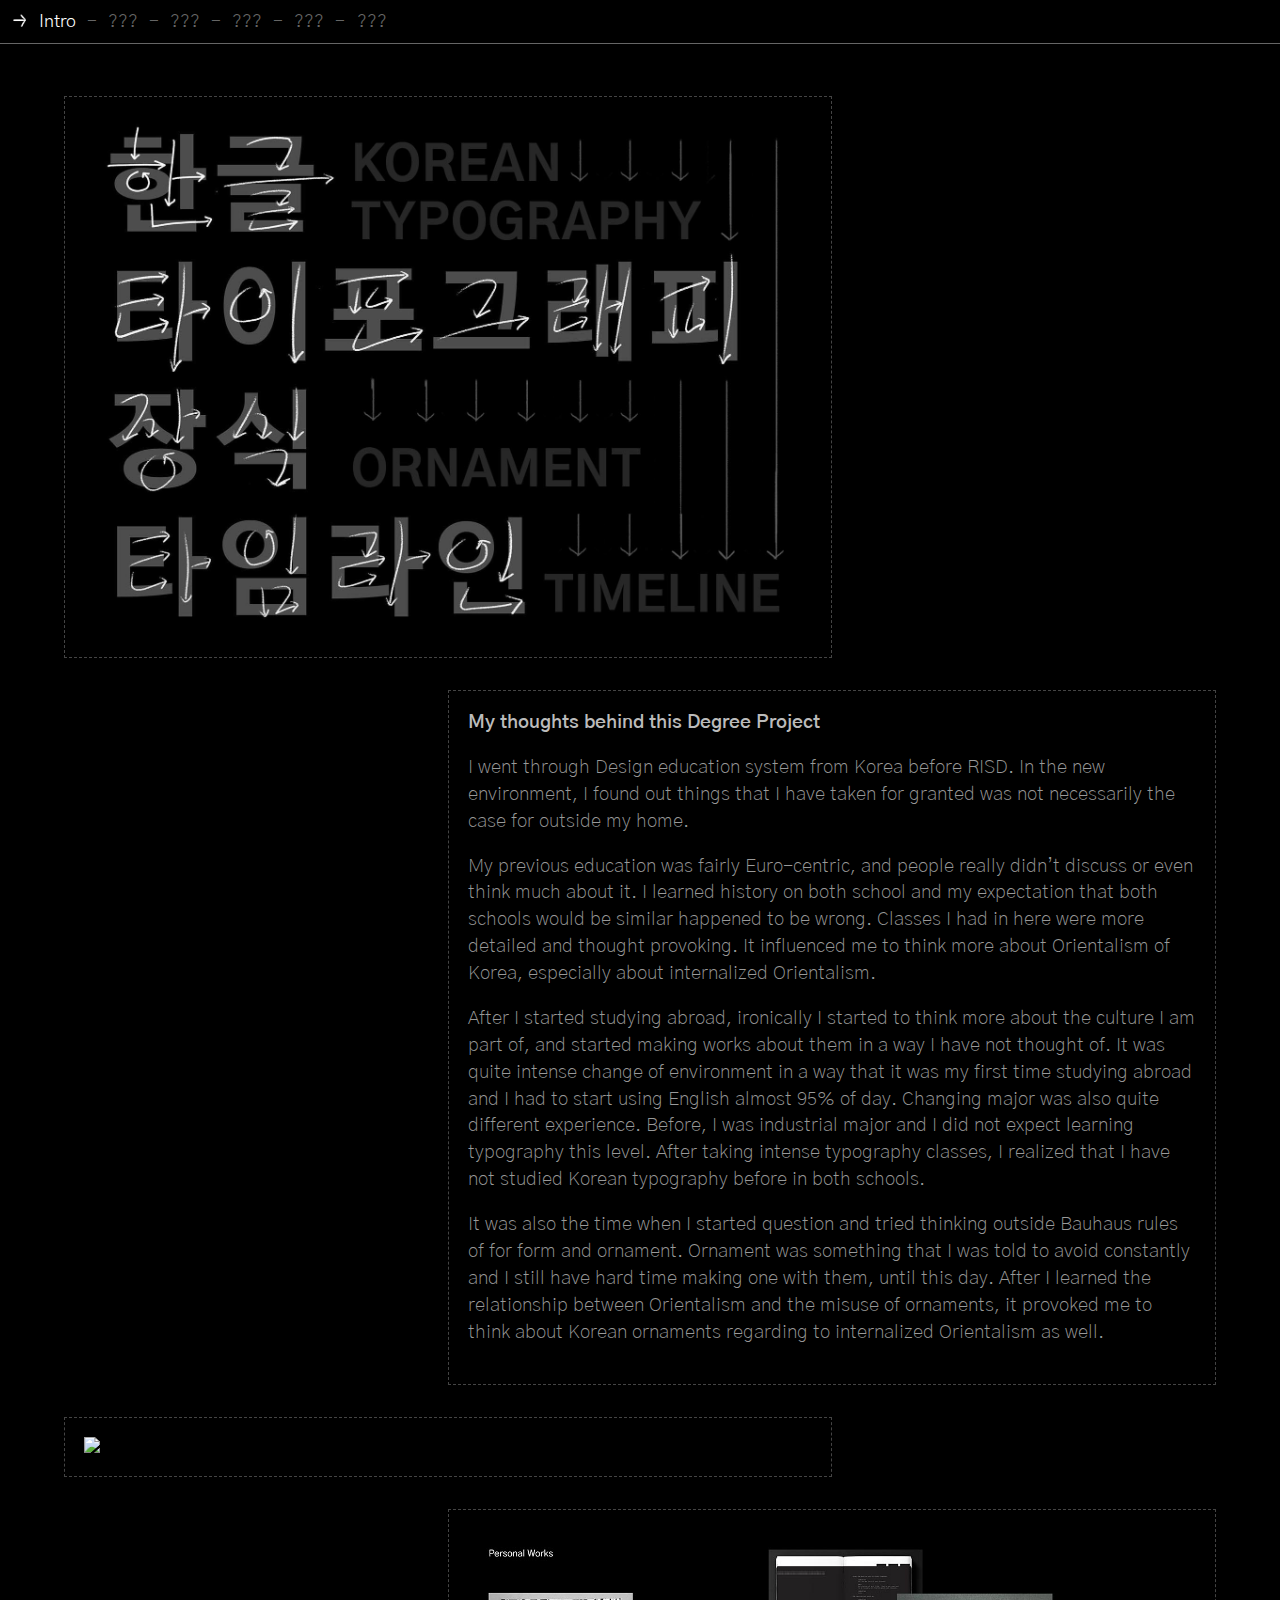
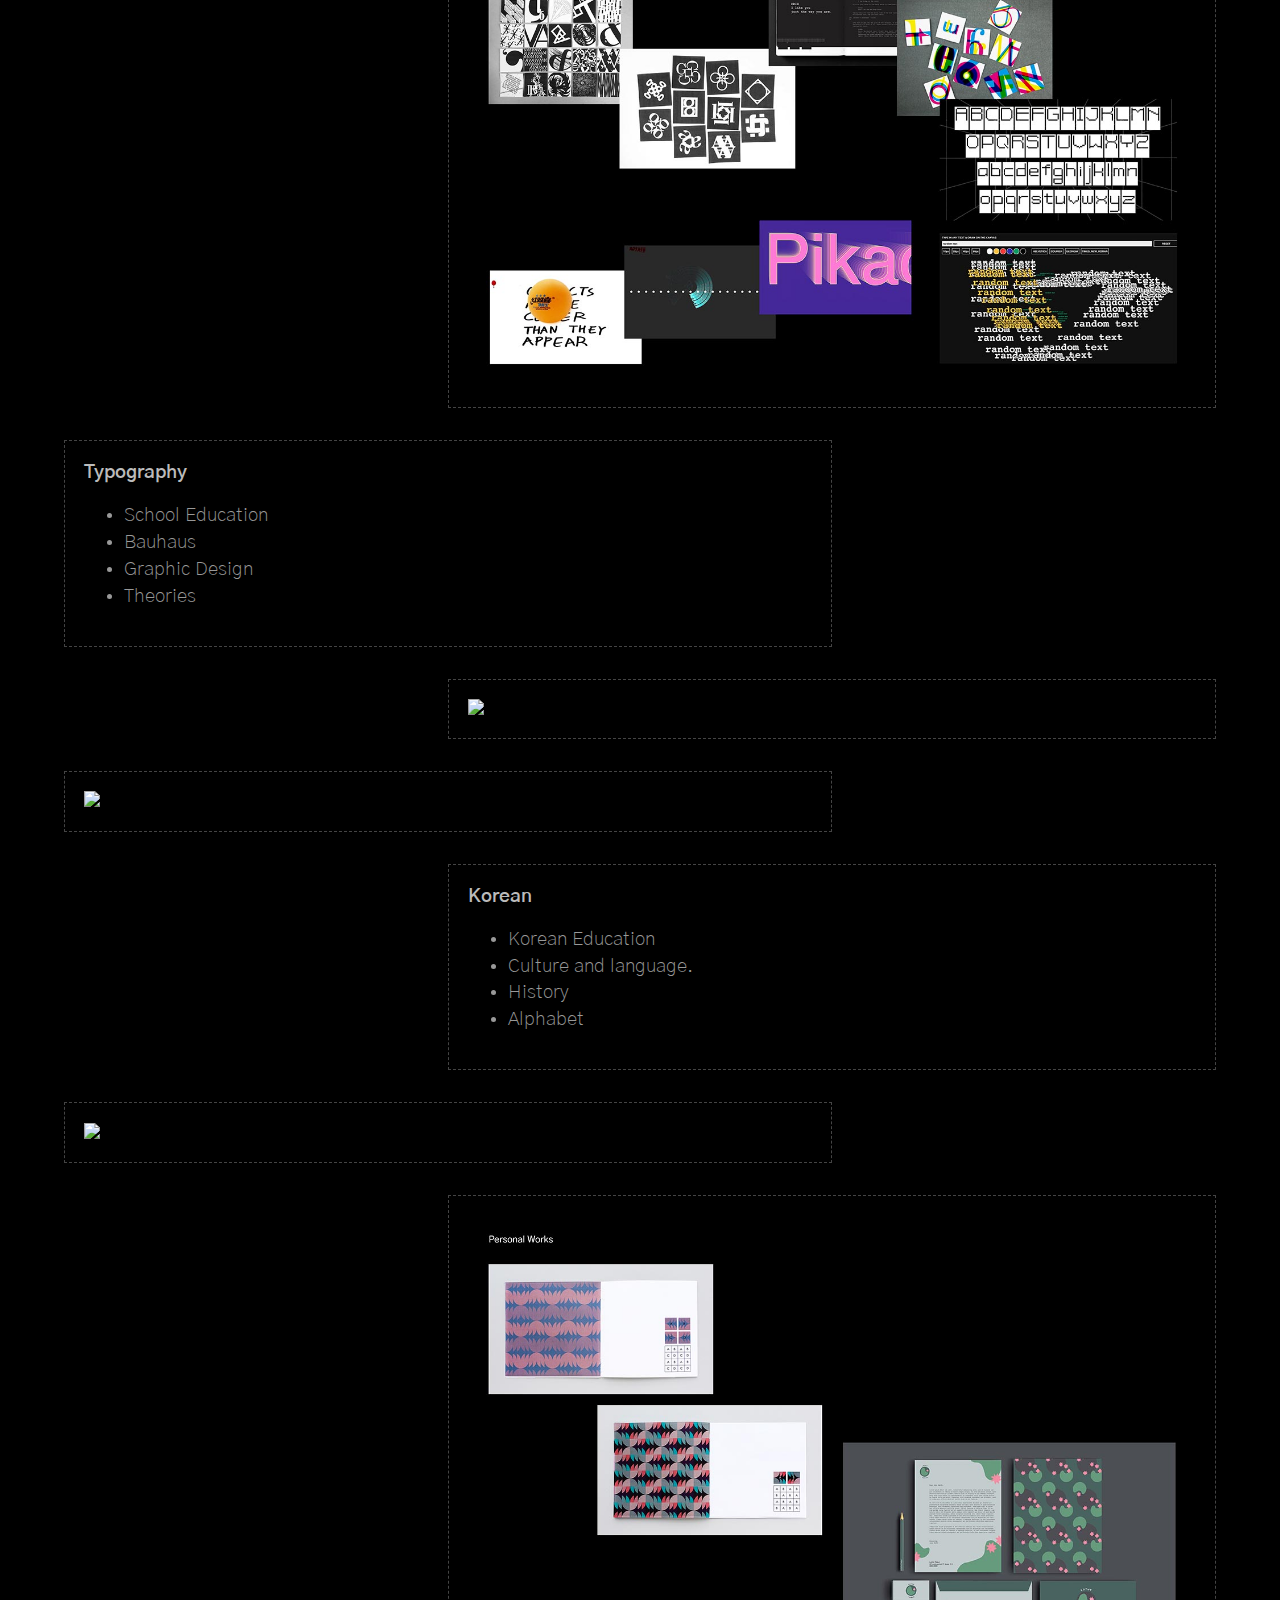
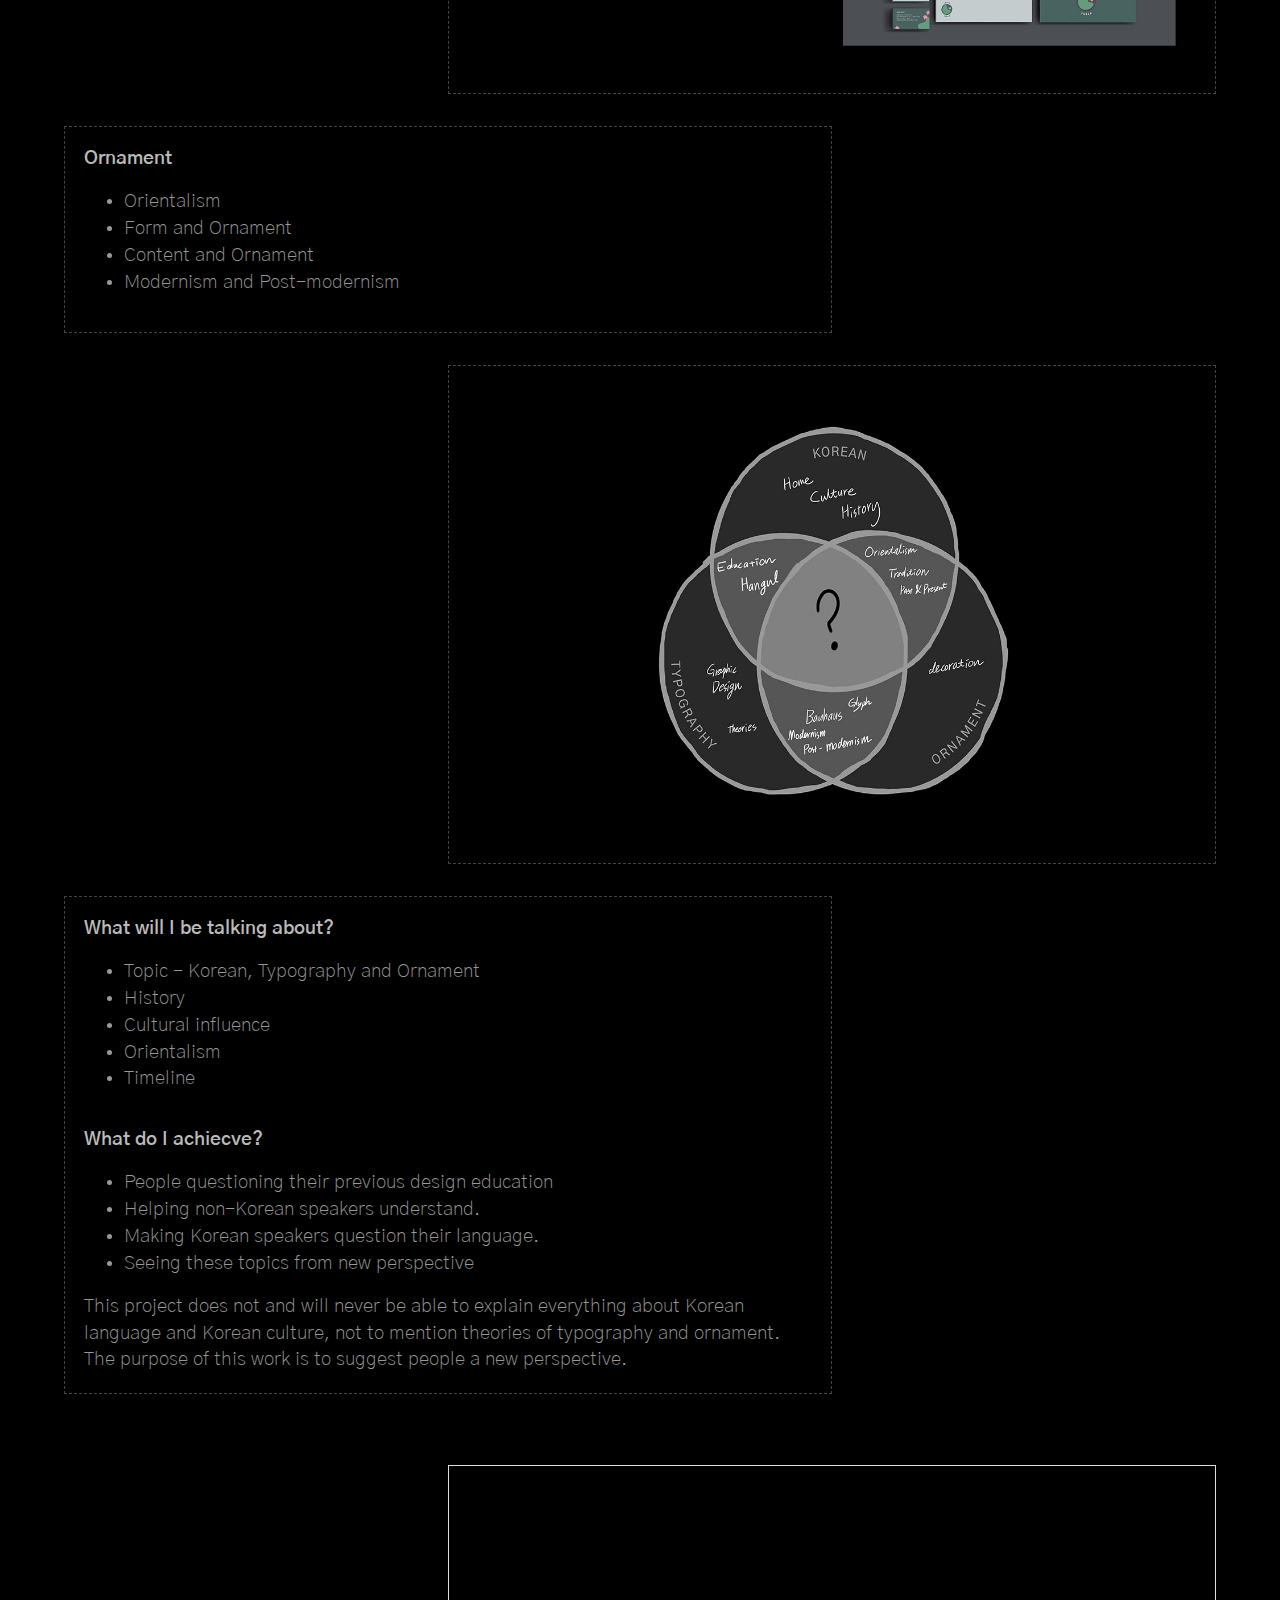
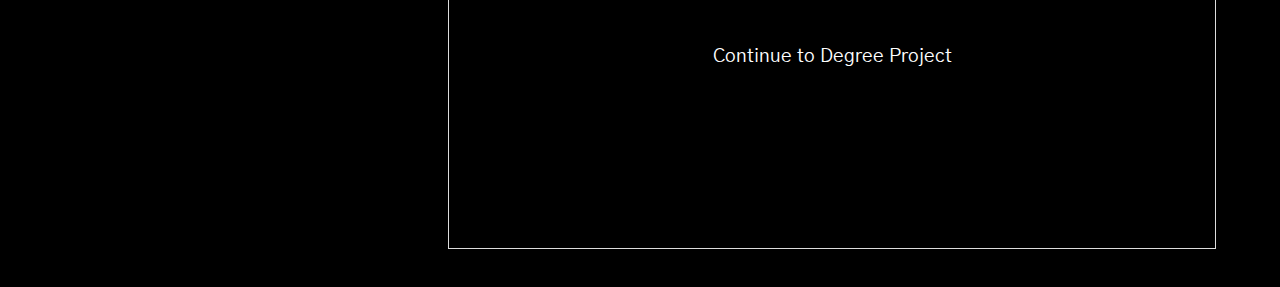
==== index.html @ 53c8979b "new_titles" ====
<!DOCTYPE html>
<html>
    <head>
        <title>Timeline</title>
        <meta http-equiv="X-UA-Compatible" content = "IE= edge,chrome=1">
        <meta charset="utf-8"> <!-- able multiple language -->
        <meta name="description" content="">
        <meta name ="viewport" content="width=device-width">
        <link rel="icon" href="arrow_2.png">
        <link rel="stylesheet" type="text/css" href="common.css">
        <link rel="stylesheet" type="text/css" href="index.css">
        <link href="https://fonts.googleapis.com/css2?family=Gothic+A1:wght@100;200;300;400;500;600;700;800;900&display=swap" rel="stylesheet">
    </head>
    <body> 
        <div class="nav">
            <img src="arrow_2.png" id="icon">
            <div class="navtitle"><a href="index.html" class="been">Intro</a></div>
            <div class="dash">-</div>
            <div class="navtitle"><a href="korean.html" class="link">???</a></div>
            <div class="dash">-</div>
            <div class="navtitle"> <a href="essay.html" class="link">???</a></div>
            <div class="dash">-</div>
            <div class="navtitle"> <a href="sketch.html" class="link">???</a></div>
            <div class="dash">-</div>
            <div class="navtitle"> <a href="timeline.html" class="link">???</a></div>
            <div class="dash">-</div>
            <div class="navtitle"> <a href="archive.html" class="link">???</a></div>
        </div>

        <div style="height:4em;"></div>

        <div class="left">
           <img src="title/index_title.jpg" class="slideimg">
        </div>
       

        <div class="right">
            <h4>My thoughts behind this Degree Project</h4><br>
                <p>
                    I went through Design education system from Korea before RISD. In the new environment, I found out things that I have taken for granted was not necessarily the case for outside my home. 
                </p><br>

                <p>       
                    My previous education was fairly Euro-centric, and people really didn’t discuss or even think much about it. I learned history on both school and my expectation that both schools would be similar happened to be wrong. Classes I had in here were more detailed and thought provoking. It influenced me to think more about Orientalism of Korea, especially about internalized Orientalism. 
                </p><br>
                <p>
                    After I started studying abroad, ironically I started to think more about the culture I am part of, and started making works about them in a way I have not thought of. It was quite intense change of environment in a way that it was my first time studying abroad and I had to start using English almost 95% of day. Changing major was also quite different experience. Before, I was industrial major and I did not expect learning typography this level. After taking intense typography classes, I realized that I have not studied Korean typography before in both schools. 
                </p><br>
                <p>
                    It was also the time when I started question and tried thinking outside Bauhaus rules of for form and ornament. Ornament was something that I was told to avoid constantly and I still have hard time making one with them, until this day. After I learned the relationship between Orientalism and the misuse of ornaments, it provoked me to think about Korean ornaments regarding to internalized Orientalism as well. 
                </p><br>
        </div>

        <div class="left"><img src="index/slide3.jpg"></div>
        <div class="right"><img src="index/slide4.jpg"></div>

        <div class="left">
            <h4>Typography</h4>
            <ul>
                <li>School Education</li>
                <li>Bauhaus</li>
                <li>Graphic Design</li>
                <li>Theories</li>
            </ul>
        </div>

        <div class="right"><img src="index/slide5.jpg"></div>
        <div class="left"><img src="index/slide6.jpg"></div>

        <div class="right">
            <h4>Korean</h4>
            <ul>
                <li>Korean Education</li>
                <li>Culture and language. </li>
                <li>History</li>
                <li>Alphabet</li>
            </ul>
        </div>
        
        <div class="left"><img src="index/slide7.jpg"></div>
        <div class="right"><img src="index/slide8.jpg"></div>

        <div class="left">
            <h4>Ornament</h4>
            <ul>
                <li>Orientalism</li>
                <li>Form and Ornament</li>
                <li>Content and Ornament</li>
                <li>Modernism and Post-modernism</li>
            </ul>
        </div>

        <div class="right"><img src="index/slide9.jpg"></div>


        <div class="left">
            <h4>What will I be talking about?</h4>
            <ul>
                <li>Topic - Korean, Typography and Ornament</li>
                <li>History</li>
                <li>Cultural influence</li>
                <li>Orientalism</li>
                <li>Timeline</li>
            </ul>
            <br>
            <h4>What do I achiecve?</h4>
            <ul>
                <li>People questioning their previous design education</li>
                <li>Helping non-Korean speakers understand. </li>
                <li>Making Korean speakers question their language.</li>
                <li>Seeing these topics from new perspective</li>
            </ul>

            <p>This project does not and will never be able to explain everything about Korean language and Korean culture, not to mention theories of typography and ornament. The purpose of this work is to suggest people a new perspective. </p>

        </div>

        <input type="button" onclick = "location.href='essay.html';"  value="Continue to Degree Project"  class="button">

        

       
    </body>
</html>
---- common.css ----
body{
    margin:0;
    scroll-behavior:smooth;
    background-color:black;
}

img{
    width:100%;
    display:inline-block;
}

video{
    width:100%;
}

 /* LINKS */
a{
    text-decoration: none; 
}
a:hover{
    cursor: pointer;
}

a:visited{
    color:white;
}
.link{
    color:#666;
    cursor: pointer;
    text-decoration: none;
}
.link:hover{
    animation: colchange 2s infinite;
}
.link:visited{
    color:#666;
}
.link:active{
    color:white;
}

.been{
    color:white;
    cursor: pointer;
    text-decoration: none; 
}
.been:hover{
    animation: colchange 2s infinite;
}
.been:visited{
    color:white;
}

 /* COLOR ANIMATION */

 @keyframes colchange{
    0%{
        color: #f2389a;
    }
    25%{
        color: #f4f431;
    }
    50%{
       color:#2995ed;
    }
    75%{
        color:#64ff00;
    }
    100%{
        color: #f2389a;
    }
}

/* NAVIGATION */
.nav{
    top:0;
    border-bottom: 1px solid #666;
    display:inline-block;
    grid-template-columns: auto auto;   
    overflow-x: scroll;
}

.navtitle, .dash{
    font-family: 'Gothic A1', sans-serif;
    font-size: 1.1em;
    font-weight:300;
    line-height: 1.1em;
    margin-right:.4em;
    display: inline-block;
}
.navspace{
    display: inline-block;
    color:black;
}

.dash{
    color:#666;
}
#icon{
    width: .8em;
    margin-right:.6em;
}
.nav-bottom{ 
    width:100%;
    bottom:0;   
    border-top: 1px solid #666;
}

.nav, .nav-bottom{
    overflow: auto;
    white-space: nowrap;
    width:100%;
    height:1.1em;
    position: fixed;
    left:0;
    padding:.8em;
    z-index:5;
    background-color:black;
}

/* Essay */
.imgone{
    background: url("essay/essay_1.jpg") no-repeat center;
}

.imgtwo{
    background: url("essay/essay_2.jpg") no-repeat center;
}

.imgthree{
    background: url("essay/essay_3.jpg") no-repeat center;
}

.imgfour{
    background: url("essay/essay_4.jpg") no-repeat center;
}

.imgone, .imgtwo, .imgthree, .imgfour{
    -webkit-background-size: 100% 100%;
    -moz-background-size:  100% 100%;
    -o-background-size: 100% 100%;
    background-size: 100% 100%;
}

/* FONT */
    
h1{
    font-size: 1.6em;
    line-height: 1.2em;
    color:white;
}

h2{
    font-size: 1.6em;
    line-height: 1.2em;
    color:#999;
}

h3{
    font-size: 1.8em;
    line-height: 1.4em;
    font-weight:600;
    color:white;
}

h4{   
    font-weight:600;
    color:#bbb;
}

p{
    font-weight:200;
    color:#999;
}

li{
    font-weight:200;
    color:#999;
}

h1, h2, h3, h4, p, li{
    font-family: 'Gothic A1', sans-serif;
    top:0;
    padding:0;
    margin:0;
}

h4, p, li{
    font-size: 1.2em;
    line-height: 1.4em;
}

.indent{
    padding: 0em 1.2em 0em 1.2em;
}

::-webkit-scrollbar{
    display:none;
}

@media only screen and (min-width: 541px){

    /* HORIZONTAL STRUCTURE */
    
    #container {
        display:inline-block;
        position:relative;
        overflow-y:scroll;
        overflow-x:hidden;
        transform: rotate(270deg) translateX(-100%);
        transform-origin: top left;
        border-left:#999 solid;
        position:absolute;
        scroll-behavior: smooth;
        box-sizing: border-box; /*includes padding in height and makes sure there is no overlap with nav*/
    }
    
    #container2{
        width:auto;
        transform: rotate(90deg) translateY(-100vh);
        transform-origin: top left;
        display:grid;
        grid-template-columns: repeat(100,auto);
        z-index: 4;
    }
    
    #container, #container2{
        width:100vh;
        height:100vw;
        top:0;bottom:0;left:0;right:0;
    }   
    
    #empty{
        left:0;
        width: 100vh;
        height: 112vh;
        transform: rotate(90deg) translateY(-100vh);
        transform-origin: top left;
    }

    .squarebox{
        padding: 14vh 1.2em 14vh 1.2em;
        width: auto;
        display:inline-block;
        background-color:black;
    }

    .img{
        width:72vh;
        height:72vh;
    }
    
    .text{
        width: 48vh;
        height:80vh;
    }
    
    /* ESSAY */
    .essayheading{
        width: 100vh;
        border: 1px dashed #444;
        box-sizing: border-box;
    }
    
    .gap{
        width:48vh;
    }
    
    .gap, .essayheading {
        position:relative;
        display:inline-block;
        height:100vh;
        white-space:normal;
        overflow-y:hidden;
        padding: 4.8em 1.2em 1.2em 1.2em;
        background-color:black;
    }

    /* SKETCH STRUCTURE*/
 
    .sketchbox{
        padding: 10vh 1.2em 10vh 1.2em;
        height:100vh;
        width: auto;
        box-sizing: border-box;
        display:inline-block;
        background-color:black;
    }

    .sketchimg{
        width: 132vh;
        height:100%;
        display:inline-block;
    }

    
    /* TIMELINE STRUCTURE */
    
    #timelinetitle{
        width: 108vh;
        height:100vh;
        z-index:-1;
        position:fixed;
        background-color:black;
    }
    
    #titleimg{
        margin: 11vh 2vh 11vh 2vh;
    }
    
    .explain{
        width: 48vh; 
        height:100vh; 
        border-left: 1px dashed #444;
    }

    .time{
        width: 18vh;
        height:100vh;
        border-left: 1px dashed #444;
    }    
    .space{
        width: 12vh;
        background-color:black;
    }
    
    .explain, .time, .space{
        box-sizing: border-box;
        position:relative;
        display:inline-block;
        white-space:normal;
        overflow-y:hidden;
        padding: 4.8em 1.2em 1.2em 1.2em;
        background-color:black;
    }
    
}

@media only screen and (max-width: 540px) {

    /* HORIZONTAL STRUCTURE */
    
    #container {
        display:inline-block;
        position:relative;
        overflow-y:scroll;
        overflow-x:hidden;
        border-left:#999 solid;
        position:absolute;
        scroll-behavior: smooth;
        box-sizing: border-box; 
        left:0;
    }
    
    #container2{
        width:auto;
        display:grid;
        grid-template-rows: repeat(100,auto);
        z-index: 4;
        left:0;
    }
    
    #container, #container2{
        width:100vw;
        height:100vh;
        top:0;bottom:0;left:0;right:0;
    }  
    
    #empty{
        left:0;
        width: 100vw;
        height: 96vw;
    }

    .squarebox{
        box-sizing:border-box;
        padding: 0em;
        width: 100vw;
        display:inline-block;
        background-color:black;
    }

    .img{
        width:84vw;
        height:84vw;
        margin:6vw 6vw 6vw 6vw;
    }
    
    .text{
        width:84vw;
        margin: auto;
        height:auto;
        overflow:scroll;
        padding-top: 1.2em;
    }
    
    /* ESSAY */
    .essayheading{
        width: 100vw;
        border: 1px solid #444;
        box-sizing: border-box;
    }
    
    .gap{
        width:48vh;
    }
    
    .gap, .essayheading {
        position:relative;
        display:inline-block;
        height:100vw;
        white-space:normal;
        overflow-y:hidden;
        padding: 1.2em 1.2em 1.2em 1.2em;
        background-color:black;
    }
    
    /* SKETCH STRUCTURE*/
    
    .sketchbox{
        padding: 1.2em;
        height:auto;
        width: 100vw;
        box-sizing: border-box;
        display:inline-block;
        background-color:black;
    }

    .sketchimg{
        width: 96vw;
        height:100%;
        display:inline-block;
    }
    
    /* TIMELINE STRUCTURE */
    
    #timelinetitle{
        width: 100vw;
        height:96vw;
        z-index:-1;
        position:fixed;
        left:0;
        background-color:black;
    }
    
    #titleimg{
        margin: 10vh 0 10vh 0 ;
    }
    
    .explain{
        width: 100vw; 
        height: 200vw;
        border-top: 1px dashed #444;
        display: inline-block;
    }

    .time{
        height: 18vw;
        width: 100vw;
        padding: 0 12vw 0 12vw;
        border-top: 1px dashed #444;
    }    

    .space{
        width: 100vw;
        height: 1vw;
        background-color:black;
    }
    
    .explain, .time, .space{
        box-sizing: border-box;
        position:relative;
        display:inline-block;
        white-space:normal;
        overflow-y:hidden;
        padding:1.2em;
        background-color:black;
    }
    

}
---- index.css ----
.slidetitle{
    width: 100%;
    padding: 0 5% 0 5%;
    box-sizing:border-box;
}

.slideimg{
    width: 100%;
    height: auto;
}

.left{
    margin: 2em auto 2em 5vw;
}

.right{
    margin: 2em 5vw 2em auto;
}

.left,.right{
    width: 60vw;
    height:auto;
    border: 1px dashed #444;
    box-sizing:border-box;
    padding: 1.2em;
}

.button{
    width: 60vw;
    min-height:30vw;
    float:right;
    box-sizing:border-box;
    margin: 2em 5vw 2em auto;
    padding: 1.2em;
    border: 1px solid #ddd;
    color:white;
    text-align:center;
    padding: .4em 1.2em .4em 1.2em;
    box-sizing:border-box;
    background:none;
    font-family: 'Gothic A1', sans-serif;
    font-size: 1.2em;
}

.button:hover{
    animation: change 2s infinite;
}

@keyframes change{
    0%{
        color: #f2389a;
        border: 1px solid #f2389a;
    }
    25%{
        color: #f4f431;
        border: 1px solid #f4f431;
    }
    50%{
       color:#2995ed;
       border: 1px solid #2995ed;
    }
    75%{
        color:#64ff00;
        border:  1px solid #64ff00;
    }
    100%{
        color: #f2389a;
        border: 1px solid  #f2389a;
    }
}



.slide, .slidetitle, .slideimg, .slidetext{
    box-sizing:border-box;
    margin:auto;
}

@media only screen and (max-width:600px){
    .left, .right{
        width: 84vw;
        margin: 8vw;
        padding: 1.2em;
    }

    .button{
        width: 84vw;
        min-height:30vw;
        margin: 8vw;
        float:center;
    }
}
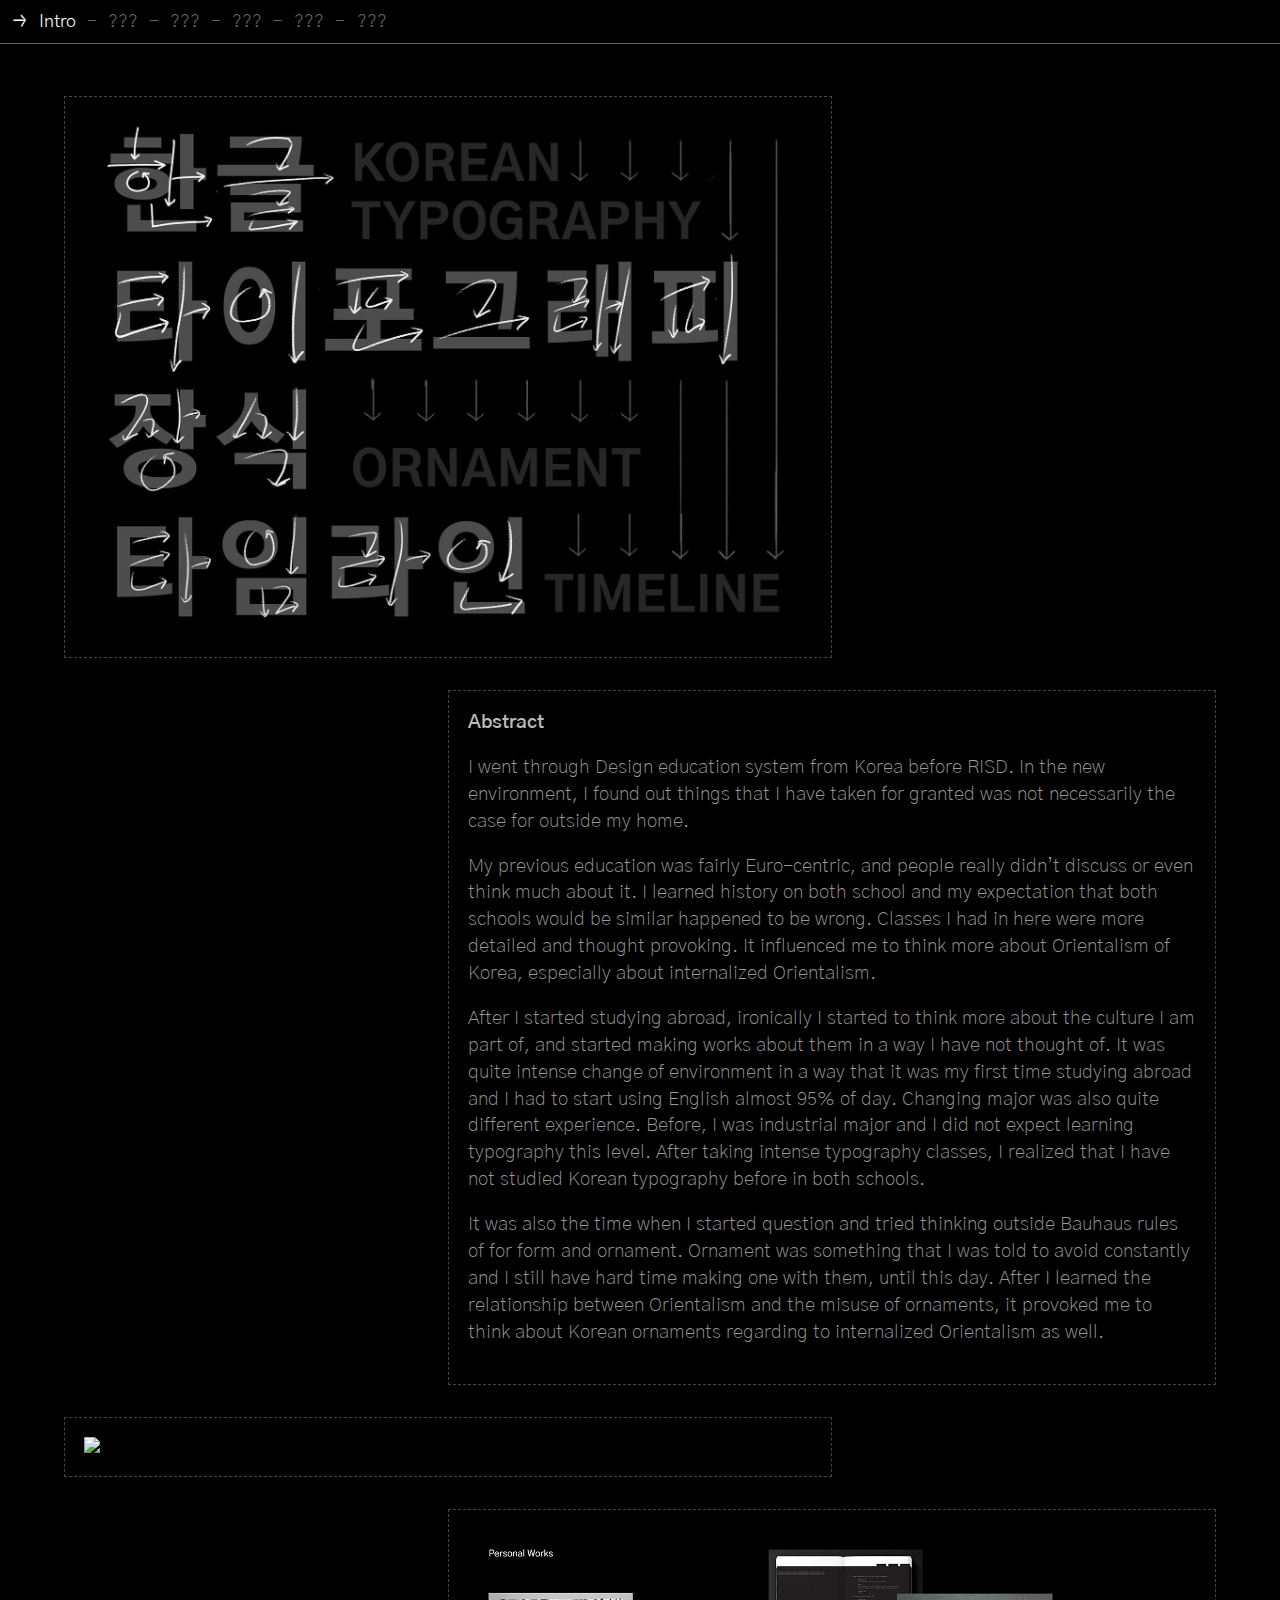
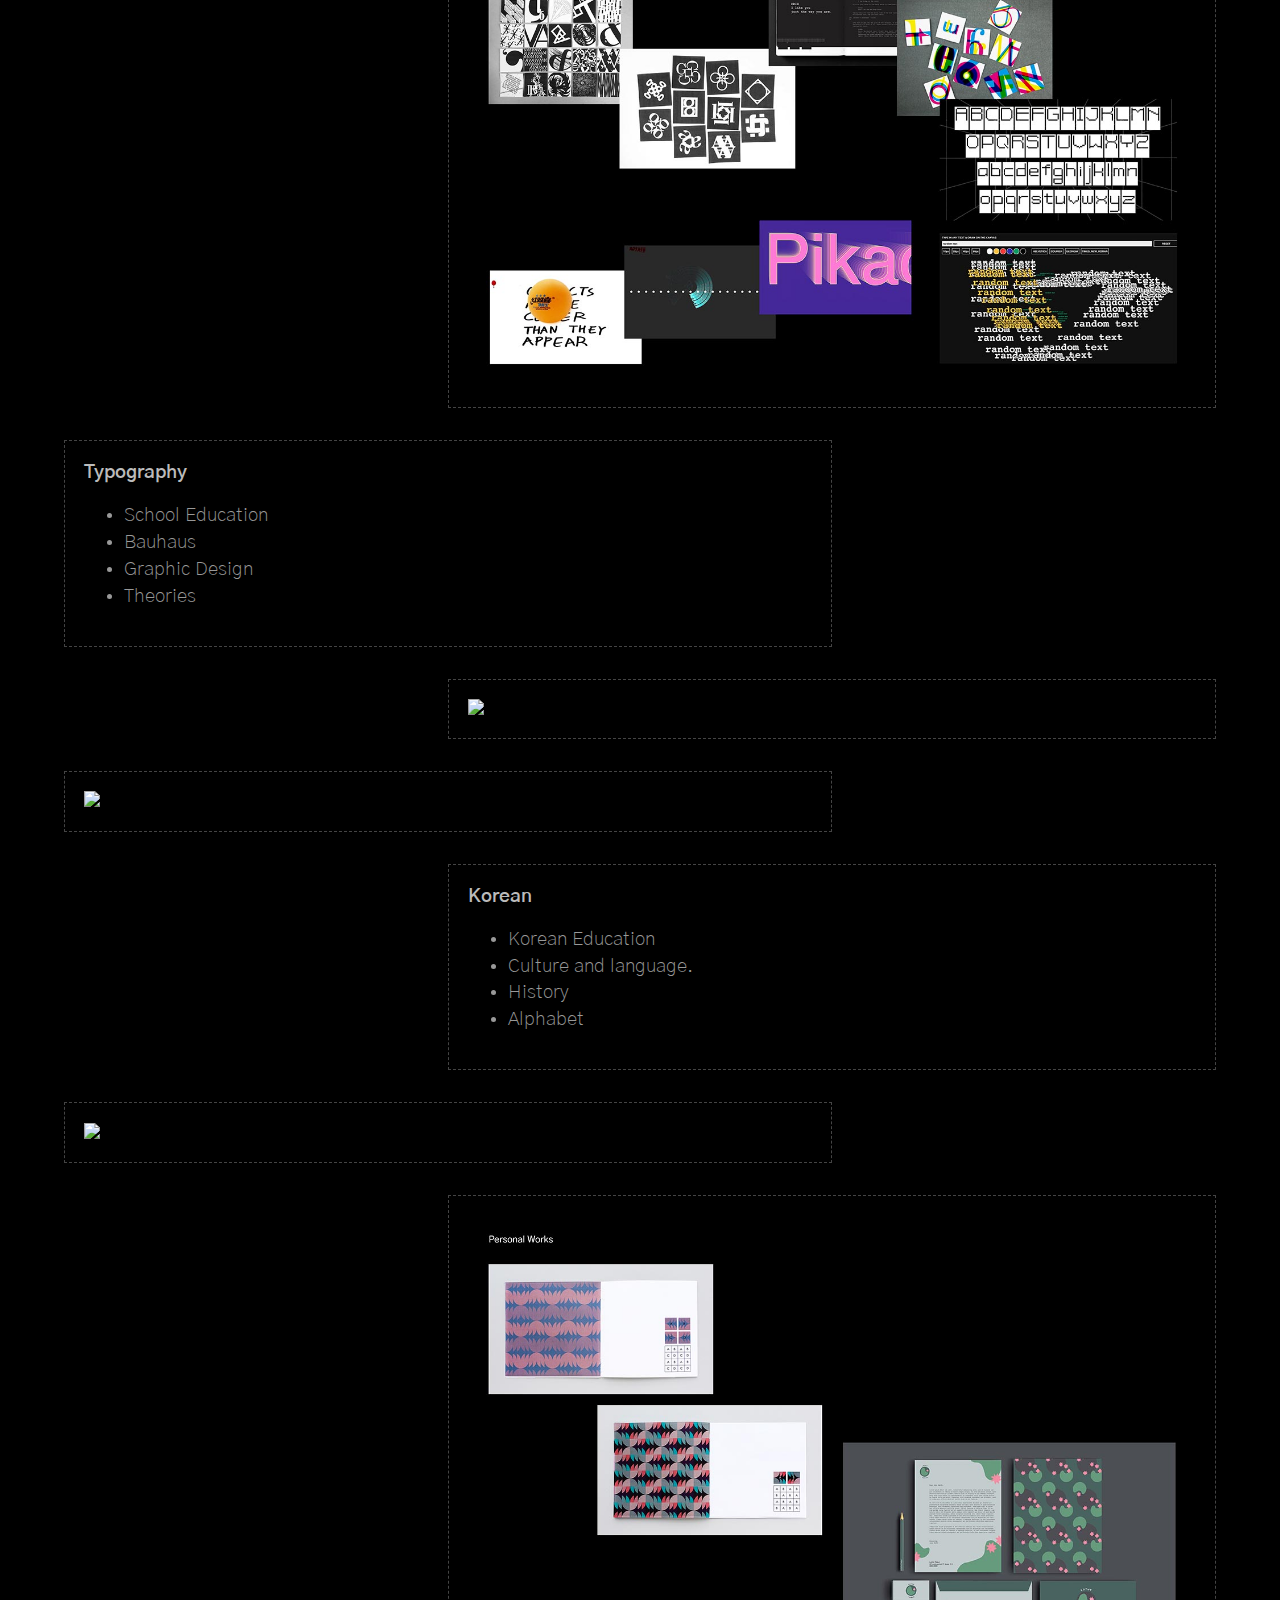
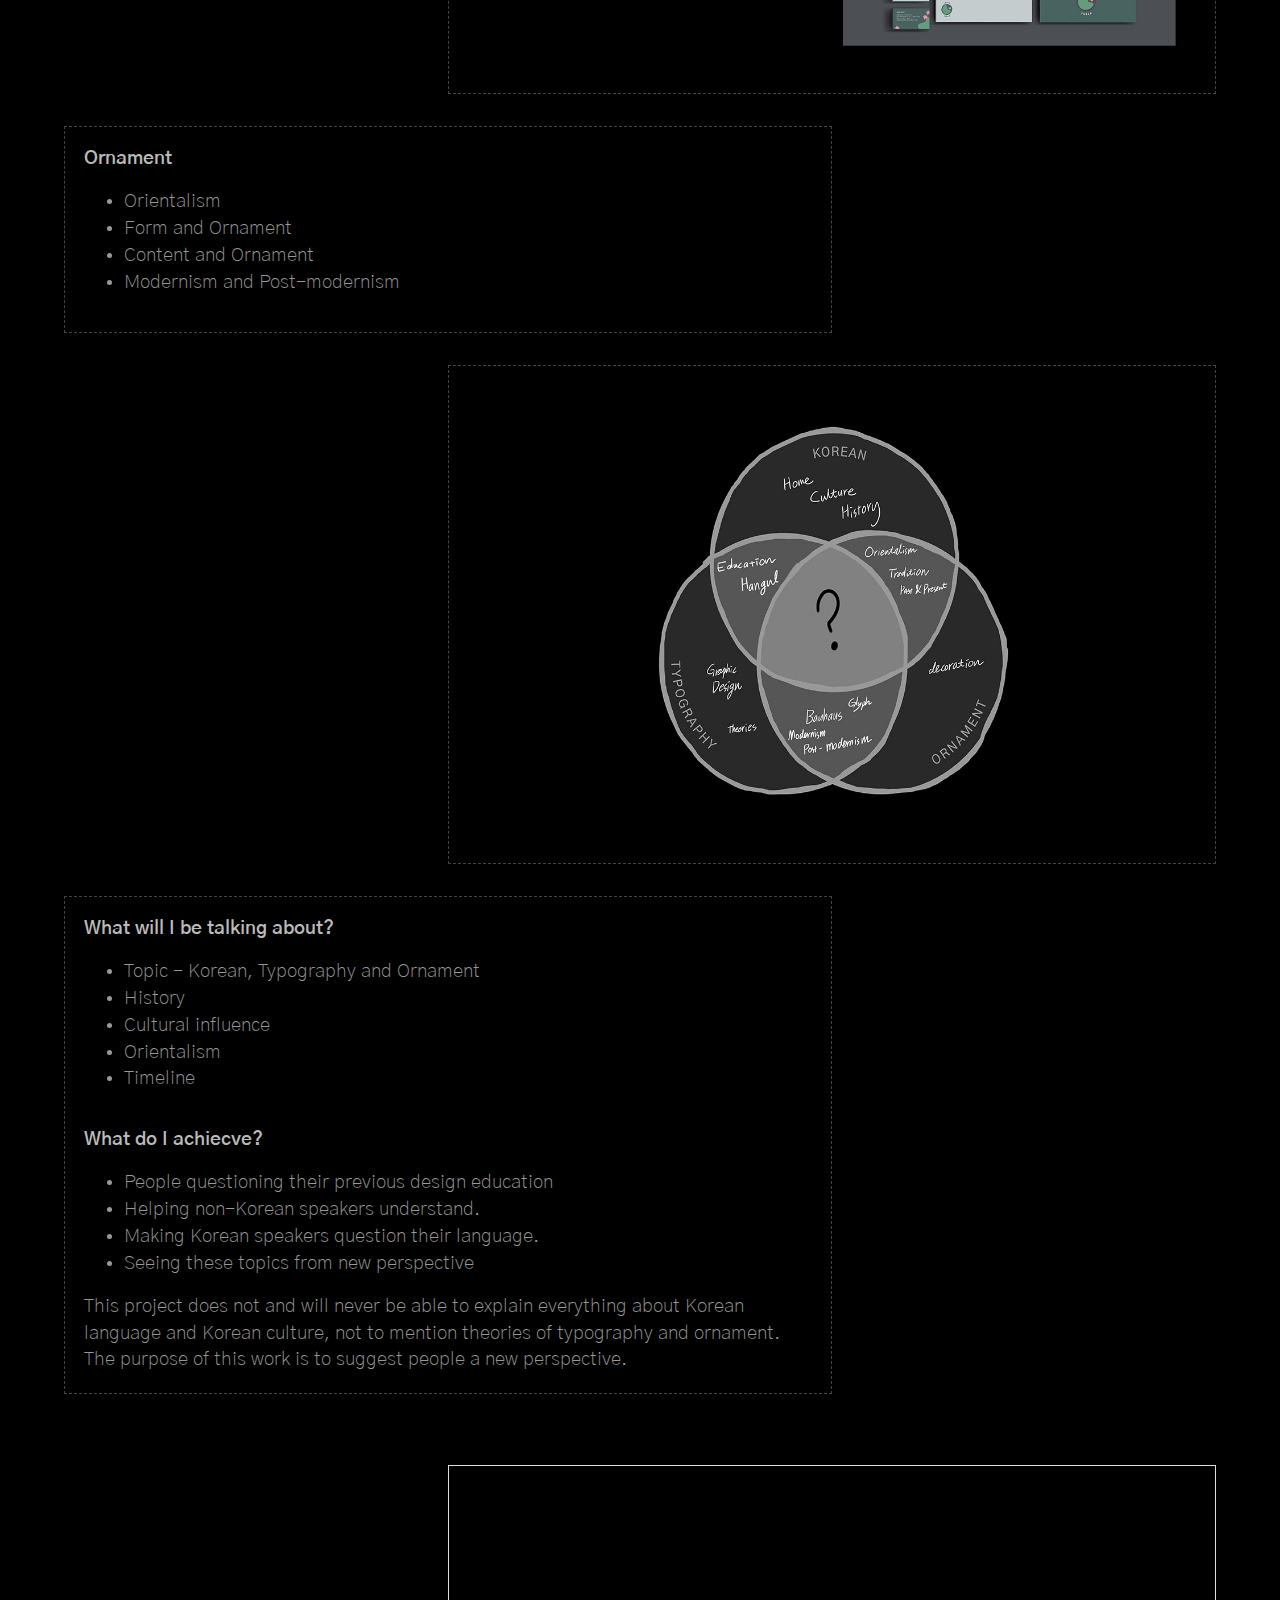
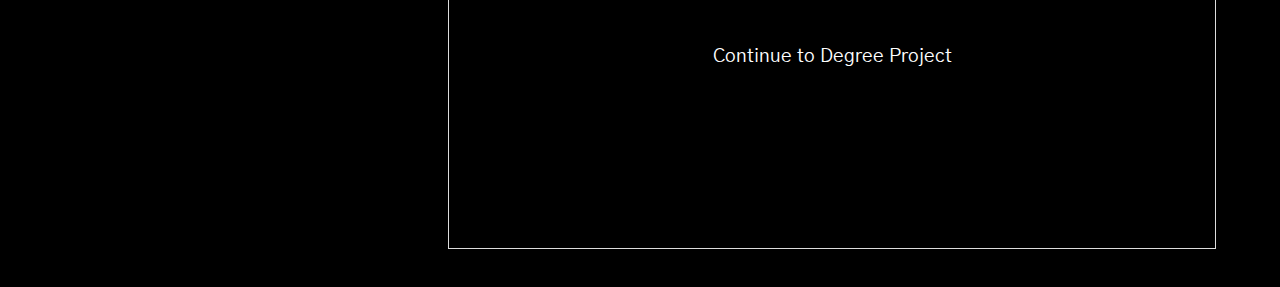
==== commit 17e0742d: "korean page technical fix" ====
--- a/index.html
+++ b/index.html
@@ -35,7 +35,7 @@
        
 
         <div class="right">
-            <h4>My thoughts behind this Degree Project</h4><br>
+            <h4>Abstract</h4><br>
                 <p>
                     I went through Design education system from Korea before RISD. In the new environment, I found out things that I have taken for granted was not necessarily the case for outside my home. 
                 </p><br>
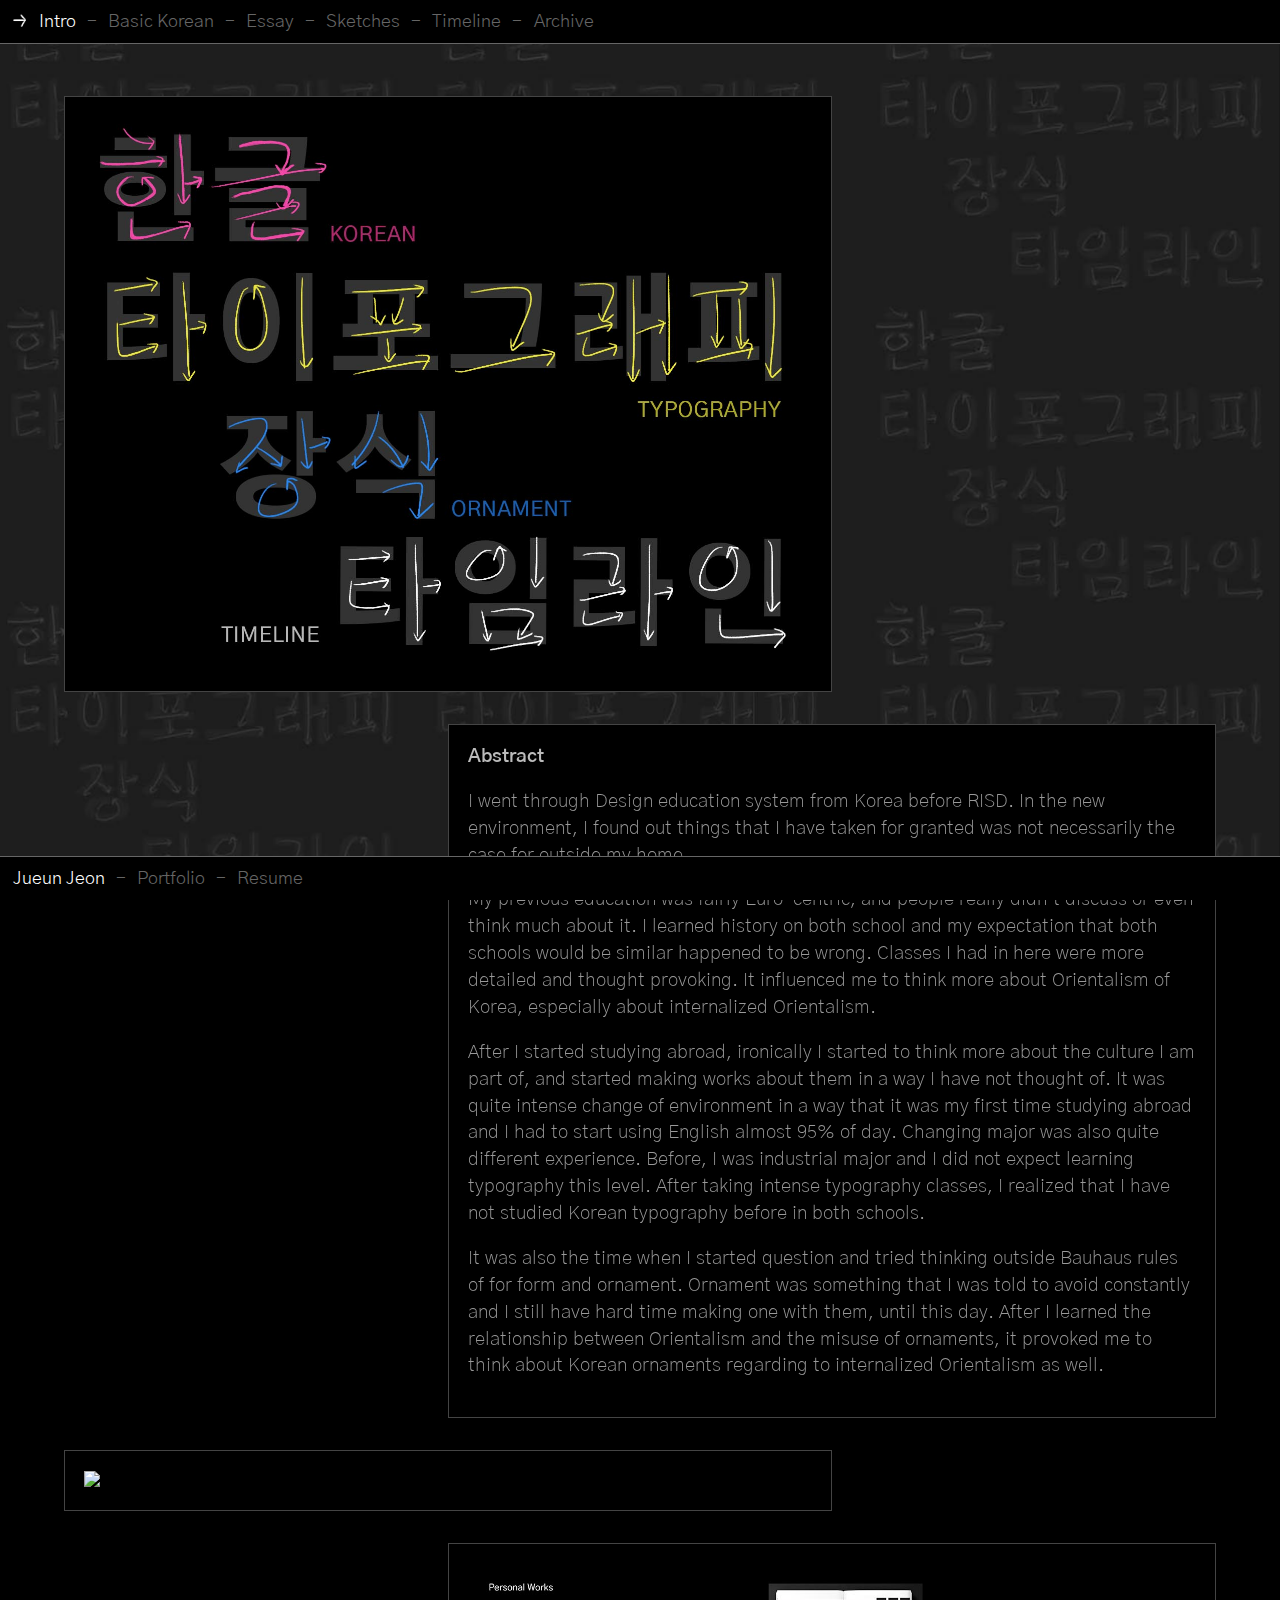
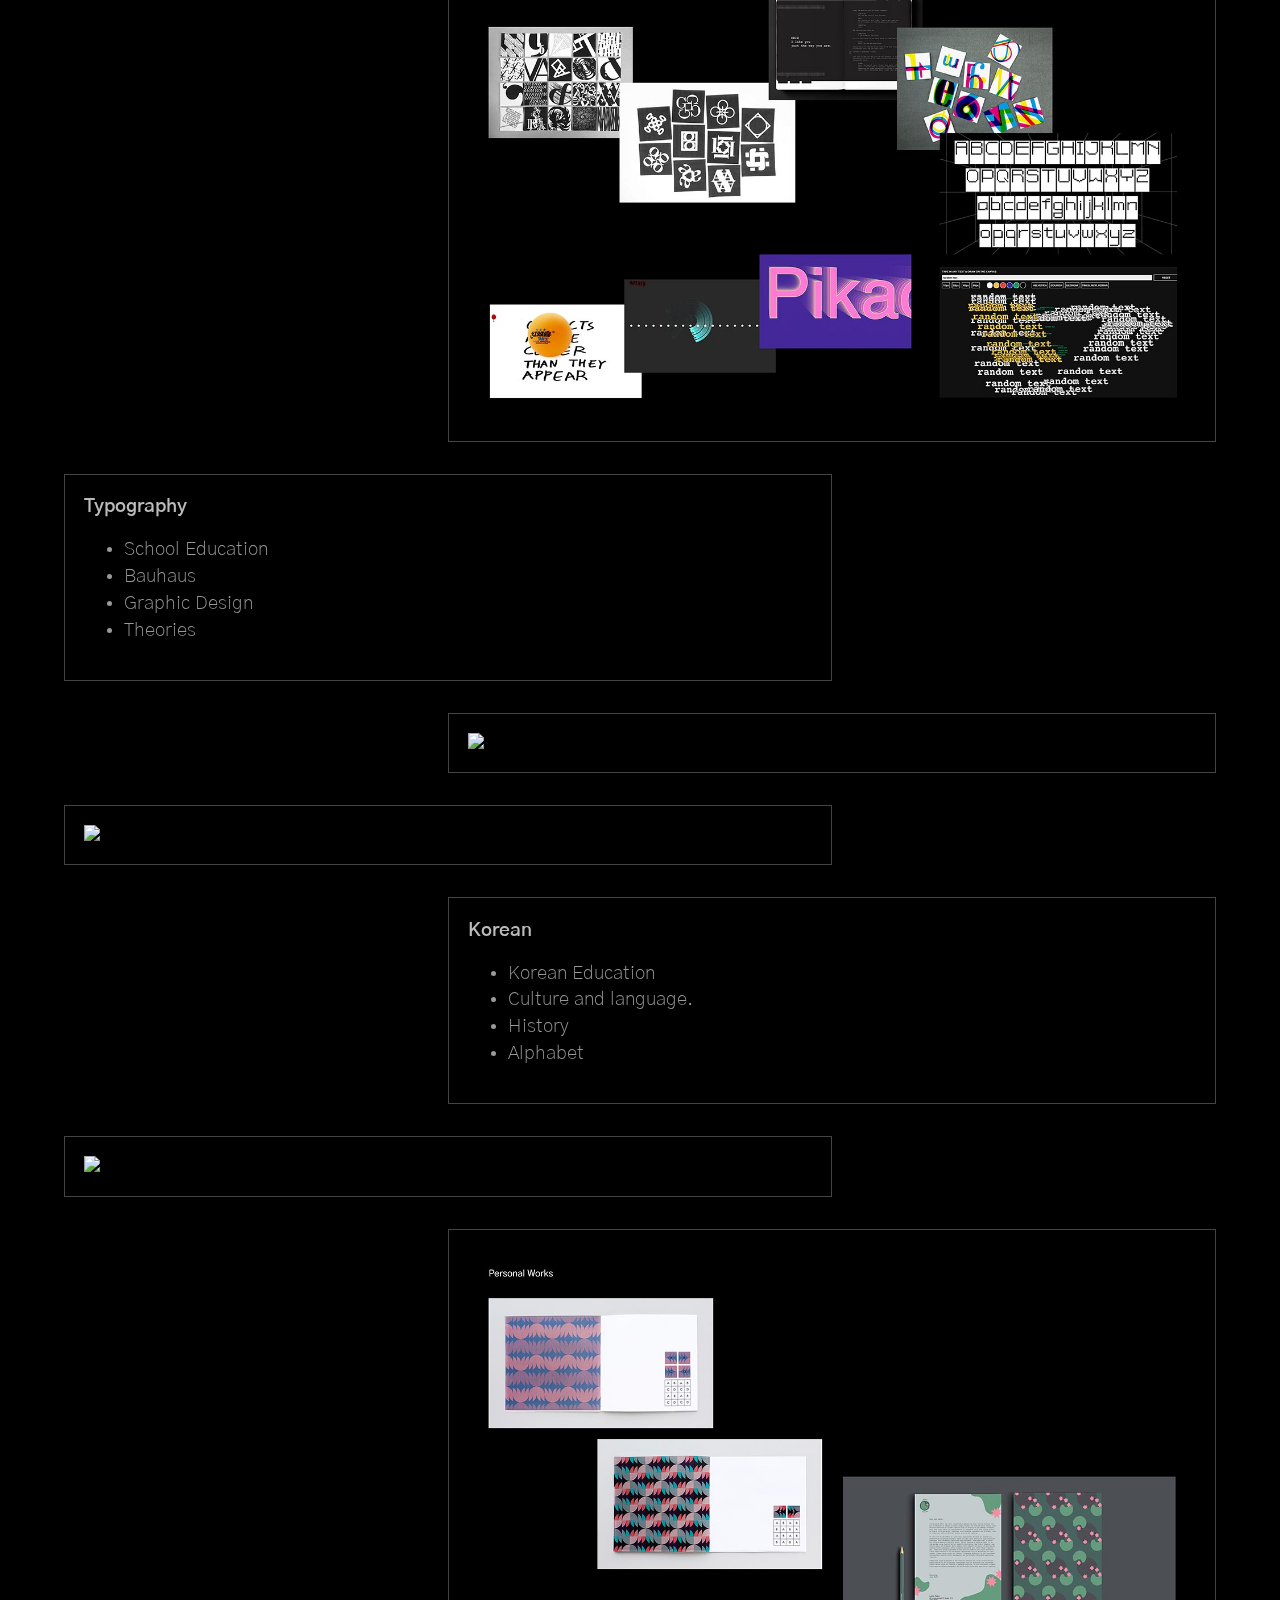
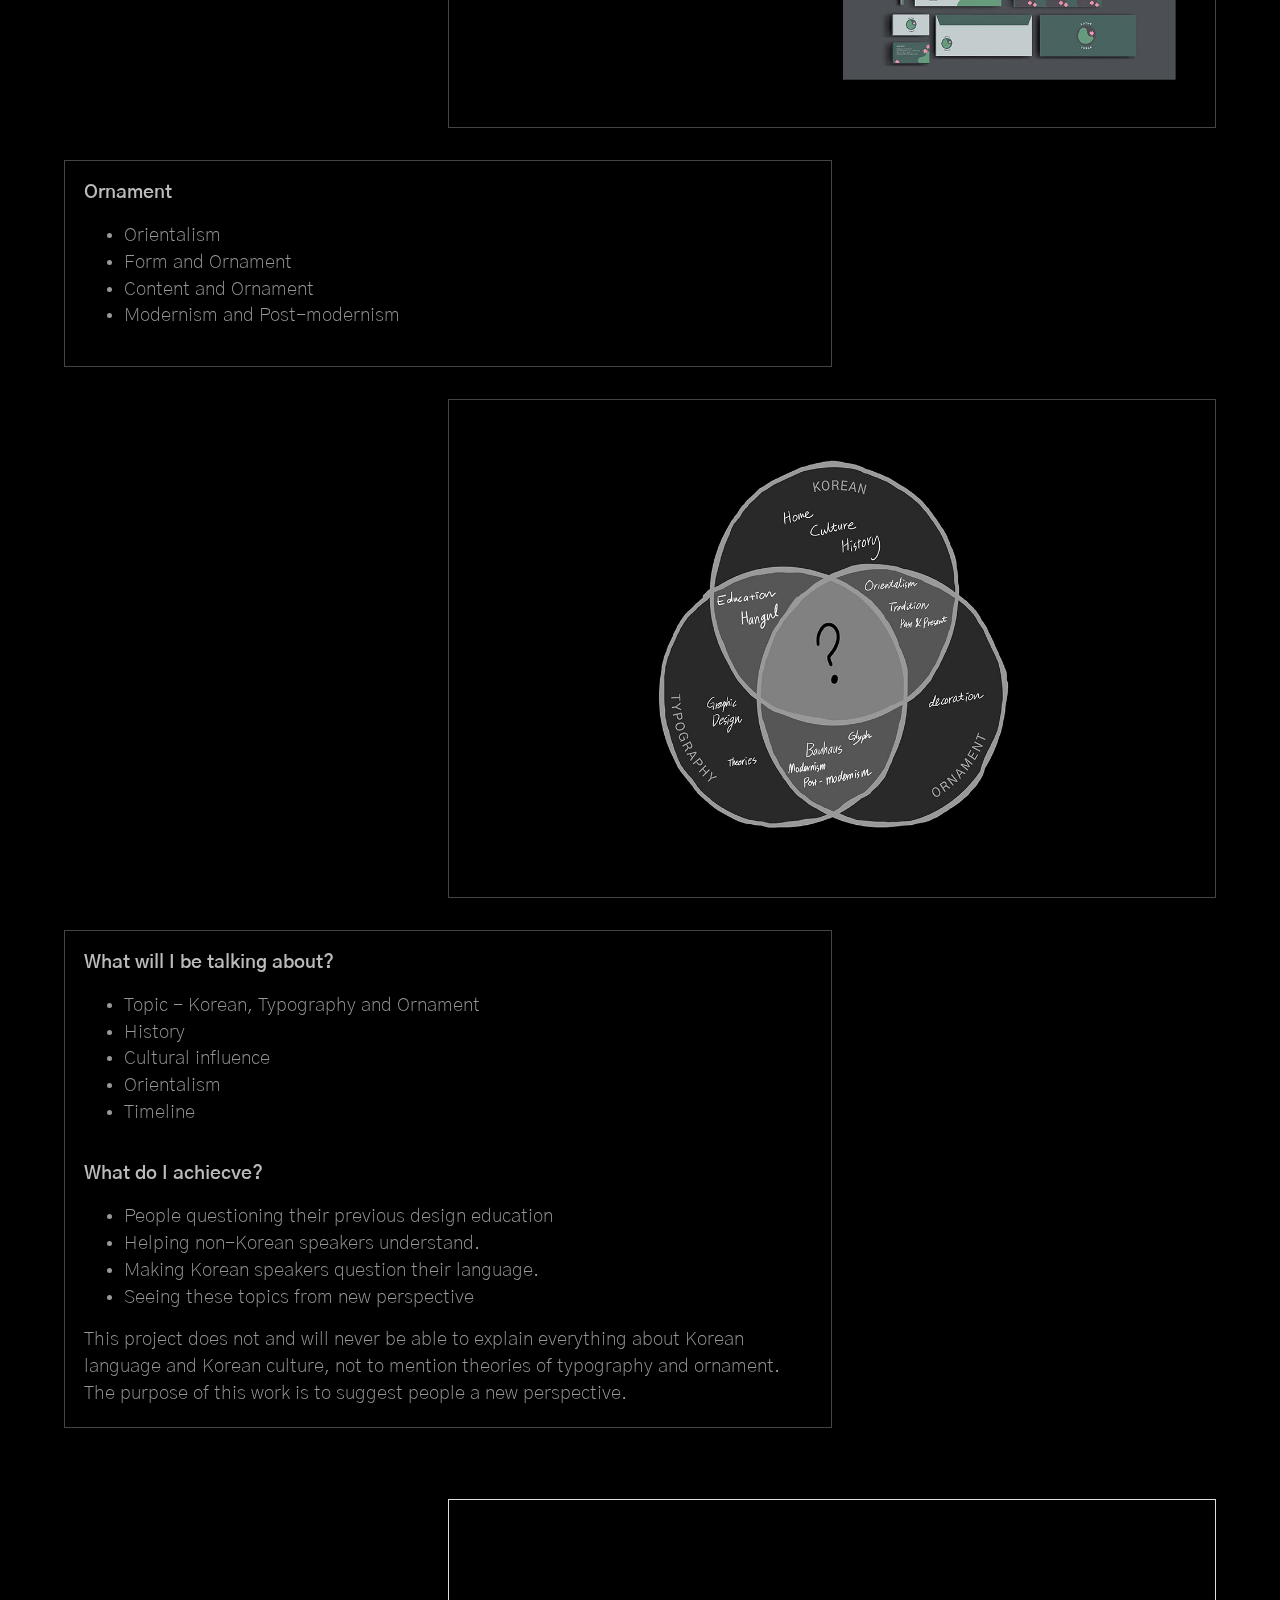
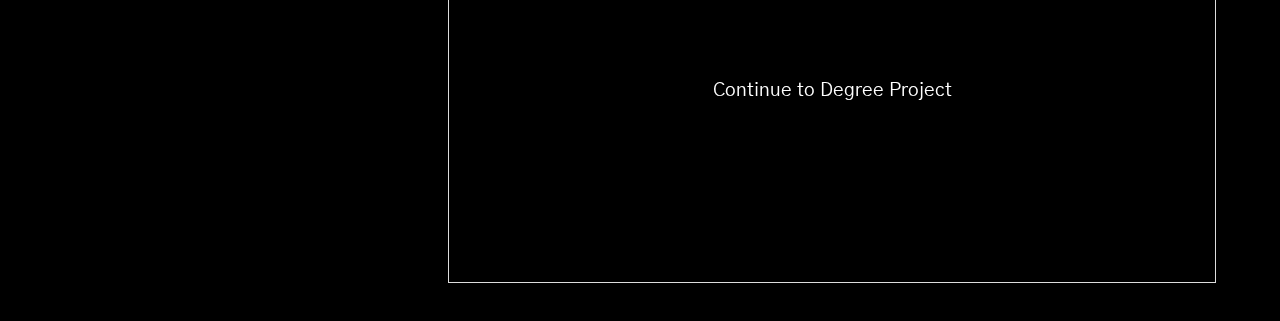
==== commit 311d317e: "update_titles_link_portfolio" ====
--- a/index.html
+++ b/index.html
@@ -8,7 +8,7 @@
         <meta name ="viewport" content="width=device-width">
         <link rel="icon" href="arrow_2.png">
         <link rel="stylesheet" type="text/css" href="common.css">
-        <link rel="stylesheet" type="text/css" href="index.css">
+        <link rel="stylesheet" type="text/css" href="archive.css">
         <link href="https://fonts.googleapis.com/css2?family=Gothic+A1:wght@100;200;300;400;500;600;700;800;900&display=swap" rel="stylesheet">
     </head>
     <body> 
@@ -16,23 +16,35 @@
             <img src="arrow_2.png" id="icon">
             <div class="navtitle"><a href="index.html" class="been">Intro</a></div>
             <div class="dash">-</div>
-            <div class="navtitle"><a href="korean.html" class="link">???</a></div>
+            <div class="navtitle"> <a href="korean.html" class="link">Basic Korean</a></div>
             <div class="dash">-</div>
-            <div class="navtitle"> <a href="essay.html" class="link">???</a></div>
+            <div class="navtitle"><a href="essay.html" class="link">Essay</a></div>
             <div class="dash">-</div>
-            <div class="navtitle"> <a href="sketch.html" class="link">???</a></div>
+            <div class="navtitle"> <a href="sketch.html" class="link">Sketches</a></div>
             <div class="dash">-</div>
-            <div class="navtitle"> <a href="timeline.html" class="link">???</a></div>
+            <div class="navtitle"> <a href="timeline.html" class="link">Timeline</a></div>
             <div class="dash">-</div>
-            <div class="navtitle"> <a href="archive.html" class="link">???</a></div>
+            <div class="navtitle"> <a href="archive.html" class="link">Archive</a></div>
+            <div class="navspace">-</div>
         </div>
 
-        <div style="height:4em;"></div>
+        <div class="nav-bottom">
+            <span class="navtitle" style="color:white">Jueun Jeon</span>
+            <div class="dash">-</div>
+            <span class="navtitle"><a href="https://jjeon.design/" class="link" target="_blank">Portfolio</a></span>
+            <div class="dash">-</div>
+            <span class="navtitle"><a href="https://drive.google.com/file/d/1464BItBrI44erCrf-8g-EZhGqvbO2rHA/view?usp=sharing" class="link" target="_blank">Resume</a></span>
+        </div>
 
+        <div class="bg" id="up">
+            <img src="title/bg.jpg" class="titleimg">
+        </div>
+        
+         <div style="height:4em;"></div>
+       
         <div class="left">
-           <img src="title/index_title.jpg" class="slideimg">
+            <img src="title/title.jpg">
         </div>
-       
 
         <div class="right">
             <h4>Abstract</h4><br>
@@ -115,7 +127,7 @@
 
         </div>
 
-        <input type="button" onclick = "location.href='essay.html';"  value="Continue to Degree Project"  class="button">
+        <input type="button" onclick = "location.href='korean.html';"  value="Continue to Degree Project"  class="button">
 
         
 
--- a/common.css
+++ b/common.css
@@ -57,14 +57,11 @@
     0%{
         color: #f2389a;
     }
-    25%{
+    33.3%{
         color: #f4f431;
     }
-    50%{
+    66.6%{
        color:#2995ed;
-    }
-    75%{
-        color:#64ff00;
     }
     100%{
         color: #f2389a;
@@ -76,7 +73,7 @@
     top:0;
     border-bottom: 1px solid #666;
     display:inline-block;
-    grid-template-columns: auto auto;   
+    grid-template-columns: auto auto;
     overflow-x: scroll;
 }
 
@@ -88,6 +85,7 @@
     margin-right:.4em;
     display: inline-block;
 }
+
 .navspace{
     display: inline-block;
     color:black;
@@ -198,7 +196,7 @@
     display:none;
 }
 
-@media only screen and (min-width: 541px){
+@media only screen and (min-width: 600px){
 
     /* HORIZONTAL STRUCTURE */
     
@@ -229,14 +227,6 @@
         height:100vw;
         top:0;bottom:0;left:0;right:0;
     }   
-    
-    #empty{
-        left:0;
-        width: 100vh;
-        height: 112vh;
-        transform: rotate(90deg) translateY(-100vh);
-        transform-origin: top left;
-    }
 
     .squarebox{
         padding: 14vh 1.2em 14vh 1.2em;
@@ -297,7 +287,7 @@
     /* TIMELINE STRUCTURE */
     
     #timelinetitle{
-        width: 108vh;
+        width: 120vh;
         height:100vh;
         z-index:-1;
         position:fixed;
@@ -305,7 +295,15 @@
     }
     
     #titleimg{
-        margin: 11vh 2vh 11vh 2vh;
+        margin: 4vh 2vh 4vh 2vh;
+    }
+    
+    #empty{
+        left:0;
+        width: 100vh;
+        height: 124vh;
+        transform: rotate(90deg) translateY(-100vh);
+        transform-origin: top left;
     }
     
     .explain{
@@ -333,10 +331,24 @@
         padding: 4.8em 1.2em 1.2em 1.2em;
         background-color:black;
     }
-    
-}
-
-@media only screen and (max-width: 540px) {
+
+    /* ARROW */
+    .arrow{
+        width: 72%;
+        margin: .6em auto auto 0;
+        box-sizing:border-box;
+    }
+    #vertical{
+        display:none;
+    }
+
+    #horizontal{
+        bottom: 1.2em;
+    }
+    
+}
+
+@media only screen and (max-width: 600px) {
 
     /* HORIZONTAL STRUCTURE */
     
@@ -366,12 +378,6 @@
         top:0;bottom:0;left:0;right:0;
     }  
     
-    #empty{
-        left:0;
-        width: 100vw;
-        height: 96vw;
-    }
-
     .squarebox{
         box-sizing:border-box;
         padding: 0em;
@@ -444,9 +450,15 @@
     }
     
     #titleimg{
-        margin: 10vh 0 10vh 0 ;
-    }
-    
+        margin: 6vh 0 6vh 0 ;
+    }
+
+    #empty{
+        left:0;
+        width: 100vw;
+        height: 96vw;
+    }
+
     .explain{
         width: 100vw; 
         height: 200vw;
@@ -477,5 +489,14 @@
         background-color:black;
     }
     
-
+    /* ARROW */
+    .arrow{
+        width: 72%;
+        height: 72%;
+        margin:.6em auto auto auto;
+        box-sizing:border-box;
+    }
+    #horizontal{
+        display:none;
+    }
 }   --- a/archive.css
+++ b/archive.css
@@ -0,0 +1,137 @@
+
+.video{
+    margin: 1.2em;
+    width: 24vw;
+    box-sizing:border-box;
+    background-color:black;
+    height: 24vw;
+    overflow:hidden;
+}
+
+.bg{
+    width: 100vw;
+    height: 100vh;
+    position:fixed;
+    z-index:-1;
+}
+
+.titleimg{
+    height:100%;
+    object-fit:cover;
+}
+
+.blackblock{
+    background-color: black;
+    width: 100vw;
+    border-top: 1px dashed #444;
+    z-index: 2;
+    margin-top: 2em;
+    box-sizing:border-box;
+}
+
+.left{
+    margin: 2em auto 2em 5vw;
+}
+
+.right{
+    margin: 2em 5vw 2em auto;
+}
+
+.left,.right{
+    width: 60vw;
+    height:auto;
+    box-sizing:border-box;
+    padding: 1.2em;
+}
+
+.left, .right, .video{
+    background-color:black;
+    border: 1px solid #444;
+}
+
+/* INDEX SPECIFIC */
+
+.button{
+    width: 60vw;
+    min-height:30vw;
+    float:right;
+    box-sizing:border-box;
+    margin: 2em 5vw 2em auto;
+    padding: 1.2em;
+    border: 1px solid #ddd;
+    color:white;
+    text-align:center;
+    padding: .4em 1.2em .4em 1.2em;
+    box-sizing:border-box;
+    background:black;
+    font-family: 'Gothic A1', sans-serif;
+    font-size: 1.2em;
+}
+
+.button:hover{
+    animation: change 2s infinite;
+}
+
+/* ARCHIVE SPECIFIC */
+
+#a{transform: translateX(12vw);}
+#b{transform:translateY(-12vw);float:right;}
+#c{transform: translateX(24vw);}
+#d{transform: translateX(60vw);}
+#e{transform:translateY(-12vw);}
+#f{transform: translateX(36vw)translateY(-6vw);}
+
+/* ANIMAITON */
+@keyframes change{
+    0%{
+        color: #f2389a;
+        border: 1px solid #f2389a;
+    }
+    25%{
+        color: #f4f431;
+        border: 1px solid #f4f431;
+    }
+    50%{
+       color:#2995ed;
+       border: 1px solid #2995ed;
+    }
+    75%{
+        color:#64ff00;
+        border:  1px solid #64ff00;
+    }
+    100%{
+        color: #f2389a;
+        border: 1px solid  #f2389a;
+    }
+}
+
+@media only screen and (max-width: 600px) {
+
+    .left, .right{
+        width: 84vw;
+        margin: 8vw;
+        padding: 1.2em;
+    }
+
+    .video{
+        width: 84vw;
+        height: 84vw;
+        margin: 8vw;
+    }
+
+    .titleimg{
+        width: 100%;
+        margin:auto;
+    }
+
+    #a, #b, #c, #d, #e, #f{
+        transform: translateX(0vw) translateY(0vw);
+    }
+
+    .button{
+        width: 84vw;
+        min-height:30vw;
+        margin: 8vw;
+        float:center;
+    }
+}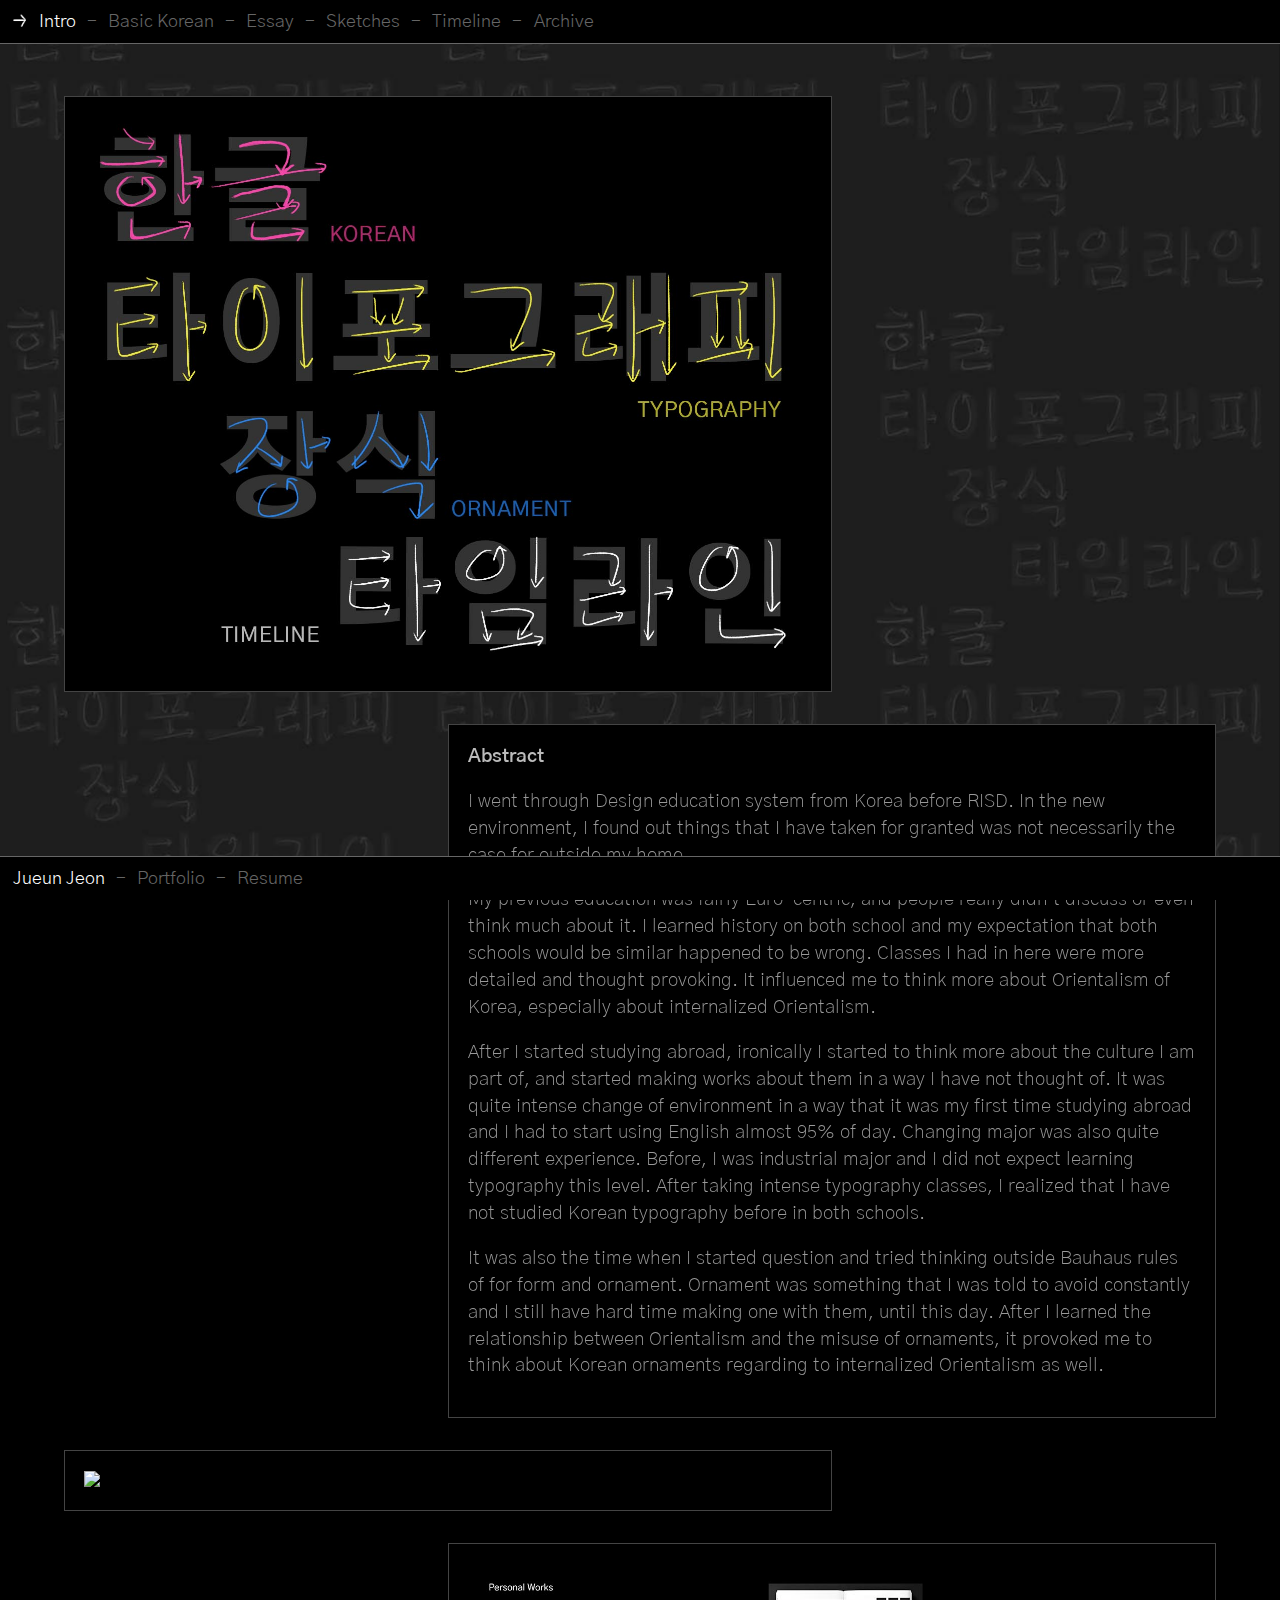
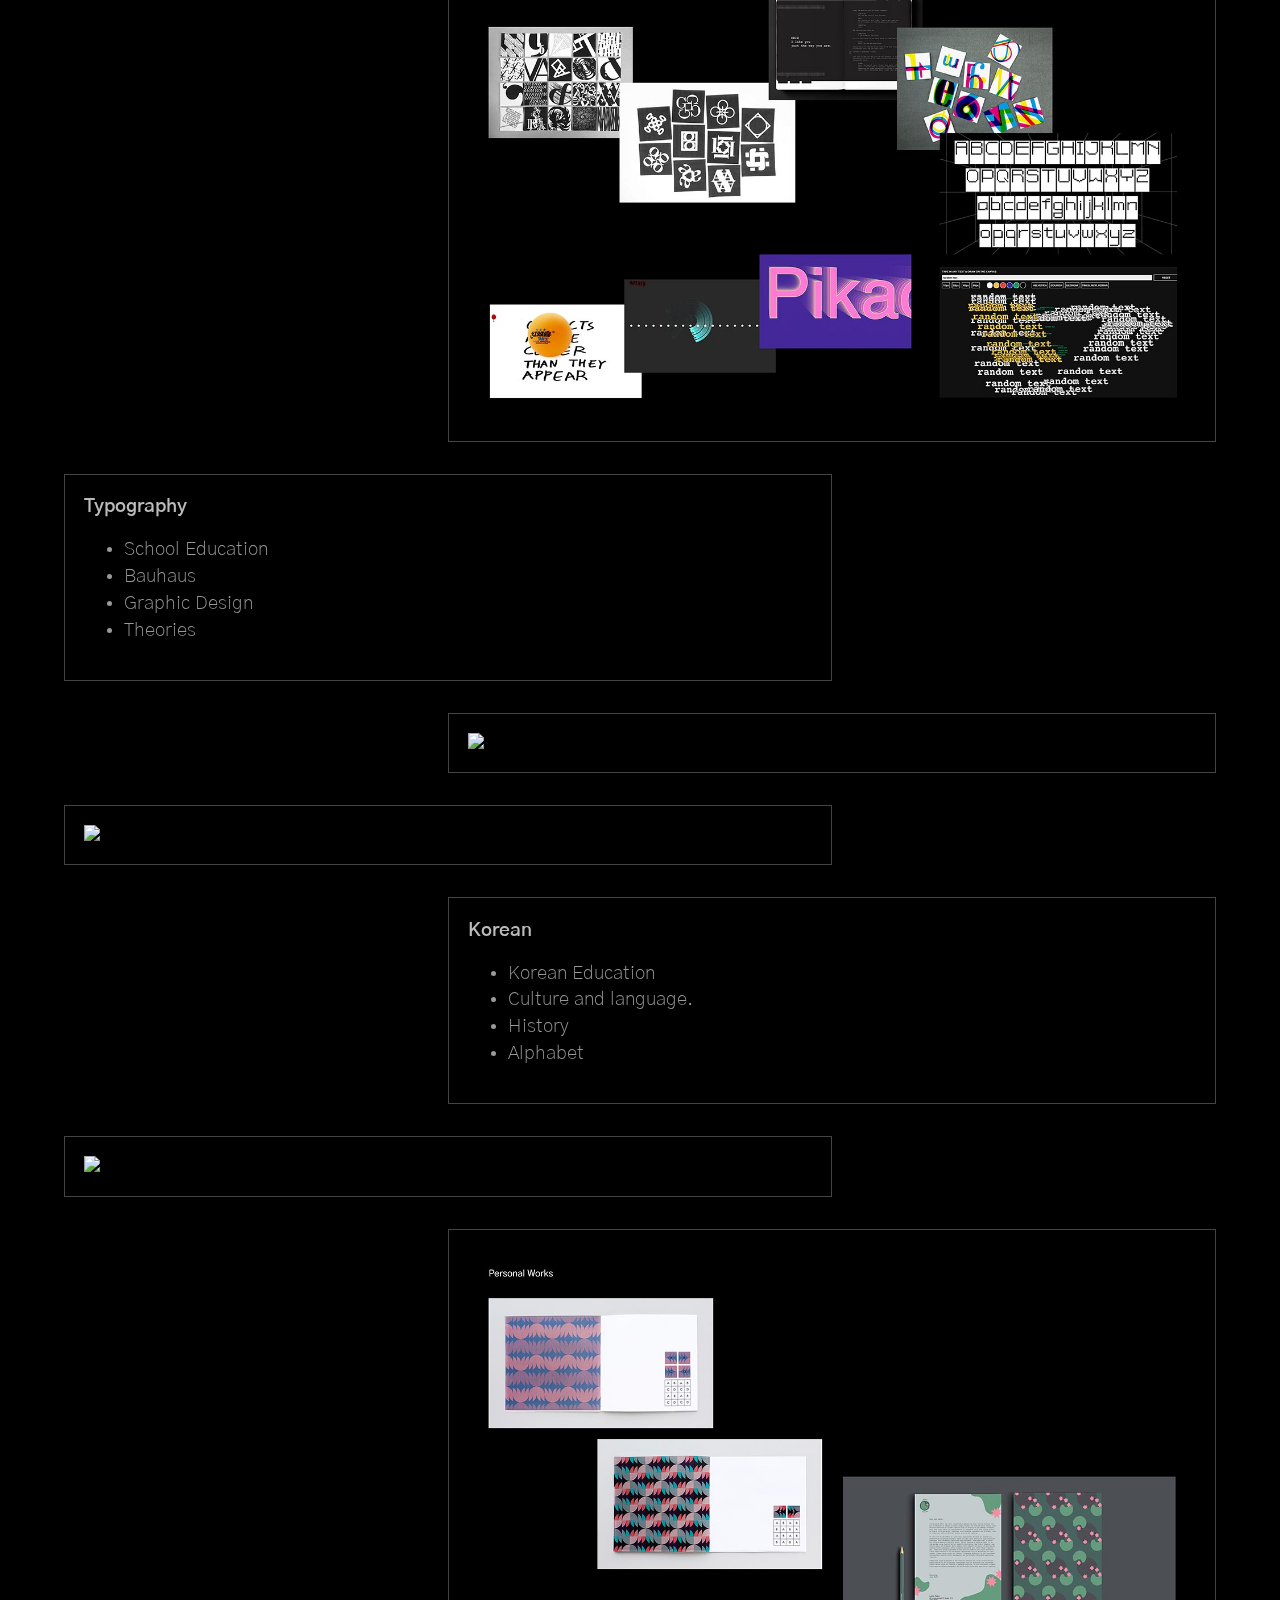
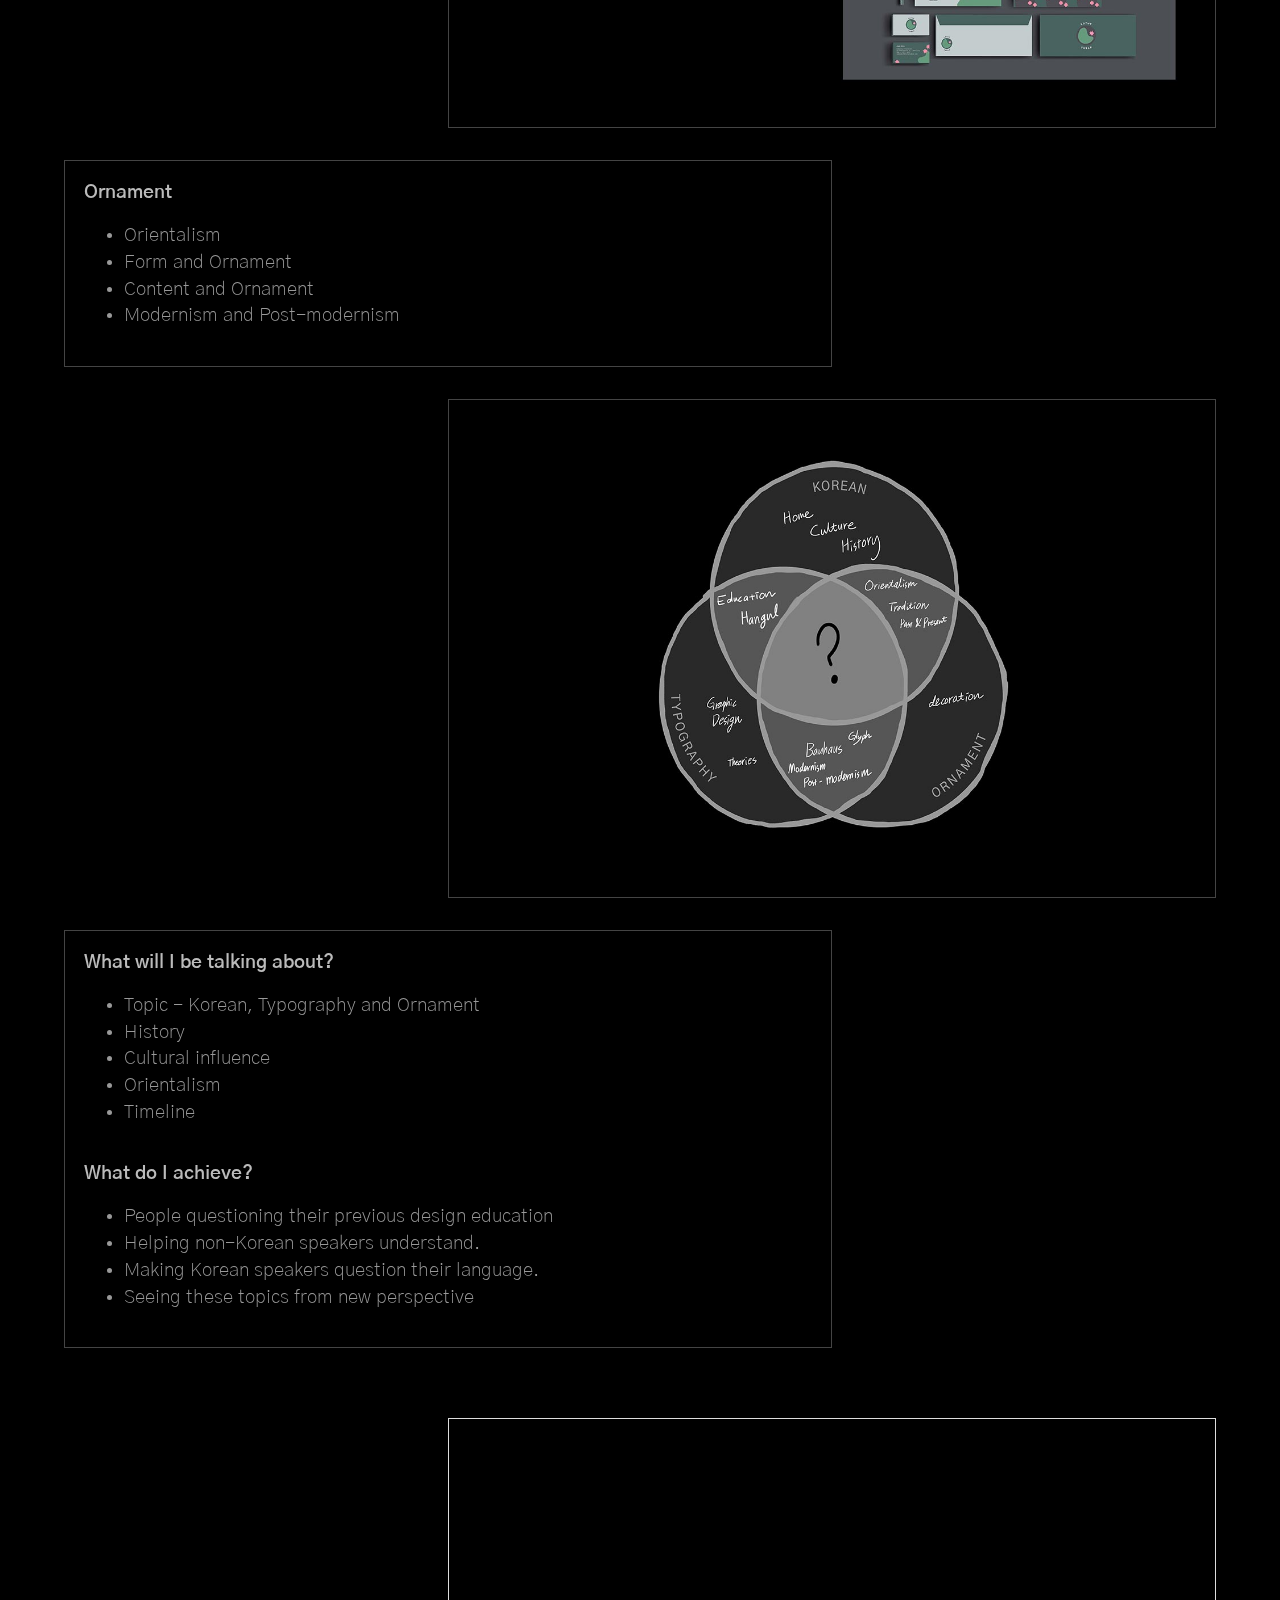
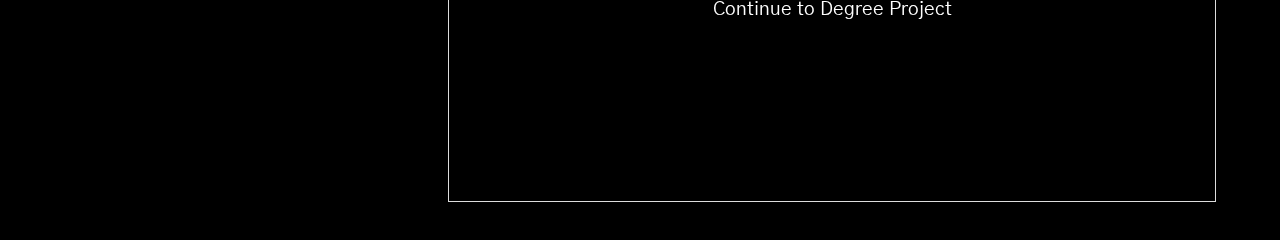
==== commit d093e768: "link update" ====
--- a/index.html
+++ b/index.html
@@ -115,15 +115,13 @@
                 <li>Timeline</li>
             </ul>
             <br>
-            <h4>What do I achiecve?</h4>
+            <h4>What do I achieve?</h4>
             <ul>
                 <li>People questioning their previous design education</li>
                 <li>Helping non-Korean speakers understand. </li>
                 <li>Making Korean speakers question their language.</li>
                 <li>Seeing these topics from new perspective</li>
             </ul>
-
-            <p>This project does not and will never be able to explain everything about Korean language and Korean culture, not to mention theories of typography and ornament. The purpose of this work is to suggest people a new perspective. </p>
 
         </div>
 
--- a/archive.css
+++ b/archive.css
@@ -1,13 +1,3 @@
-
-.video{
-    margin: 1.2em;
-    width: 24vw;
-    box-sizing:border-box;
-    background-color:black;
-    height: 24vw;
-    overflow:hidden;
-}
-
 .bg{
     width: 100vw;
     height: 100vh;
@@ -27,6 +17,13 @@
     z-index: 2;
     margin-top: 2em;
     box-sizing:border-box;
+}
+
+.video{
+    margin: 1.2em;
+    width: 24vw;
+    height: 24vw;
+    overflow:hidden;
 }
 
 .left{
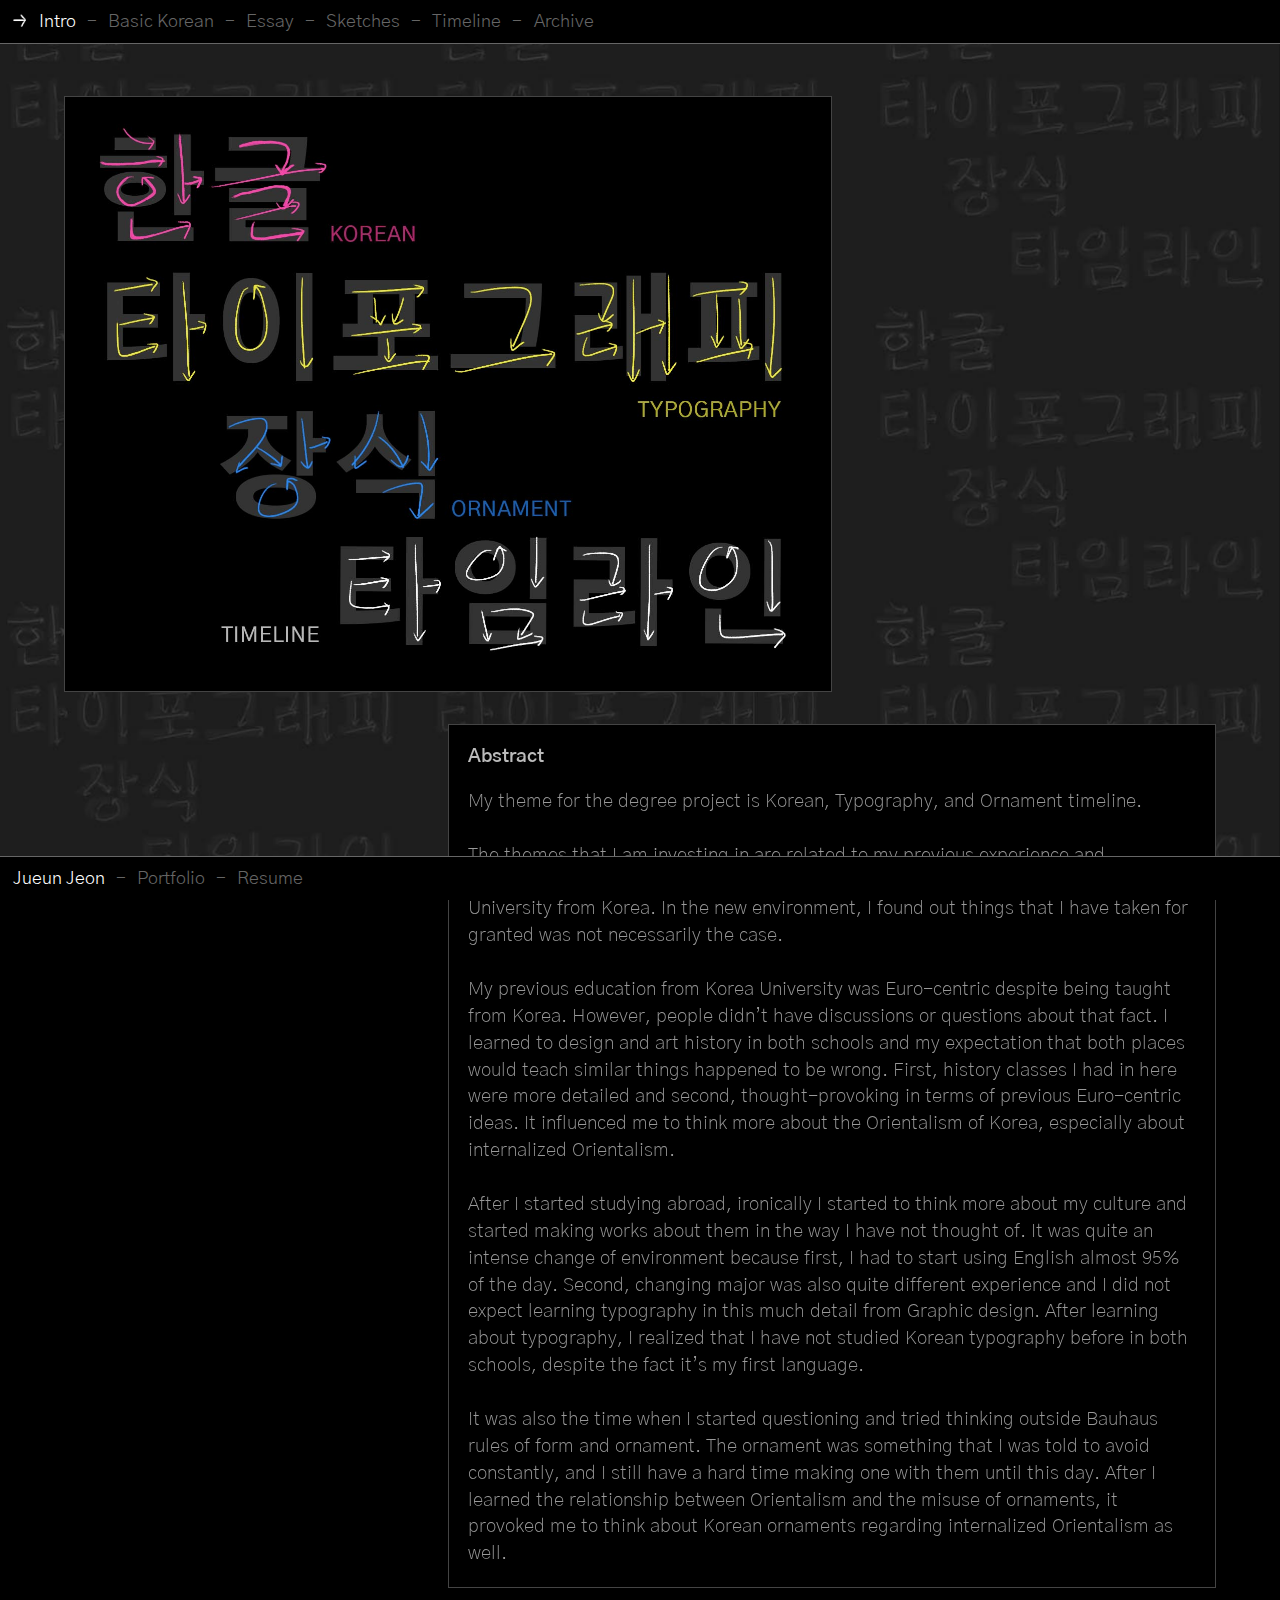
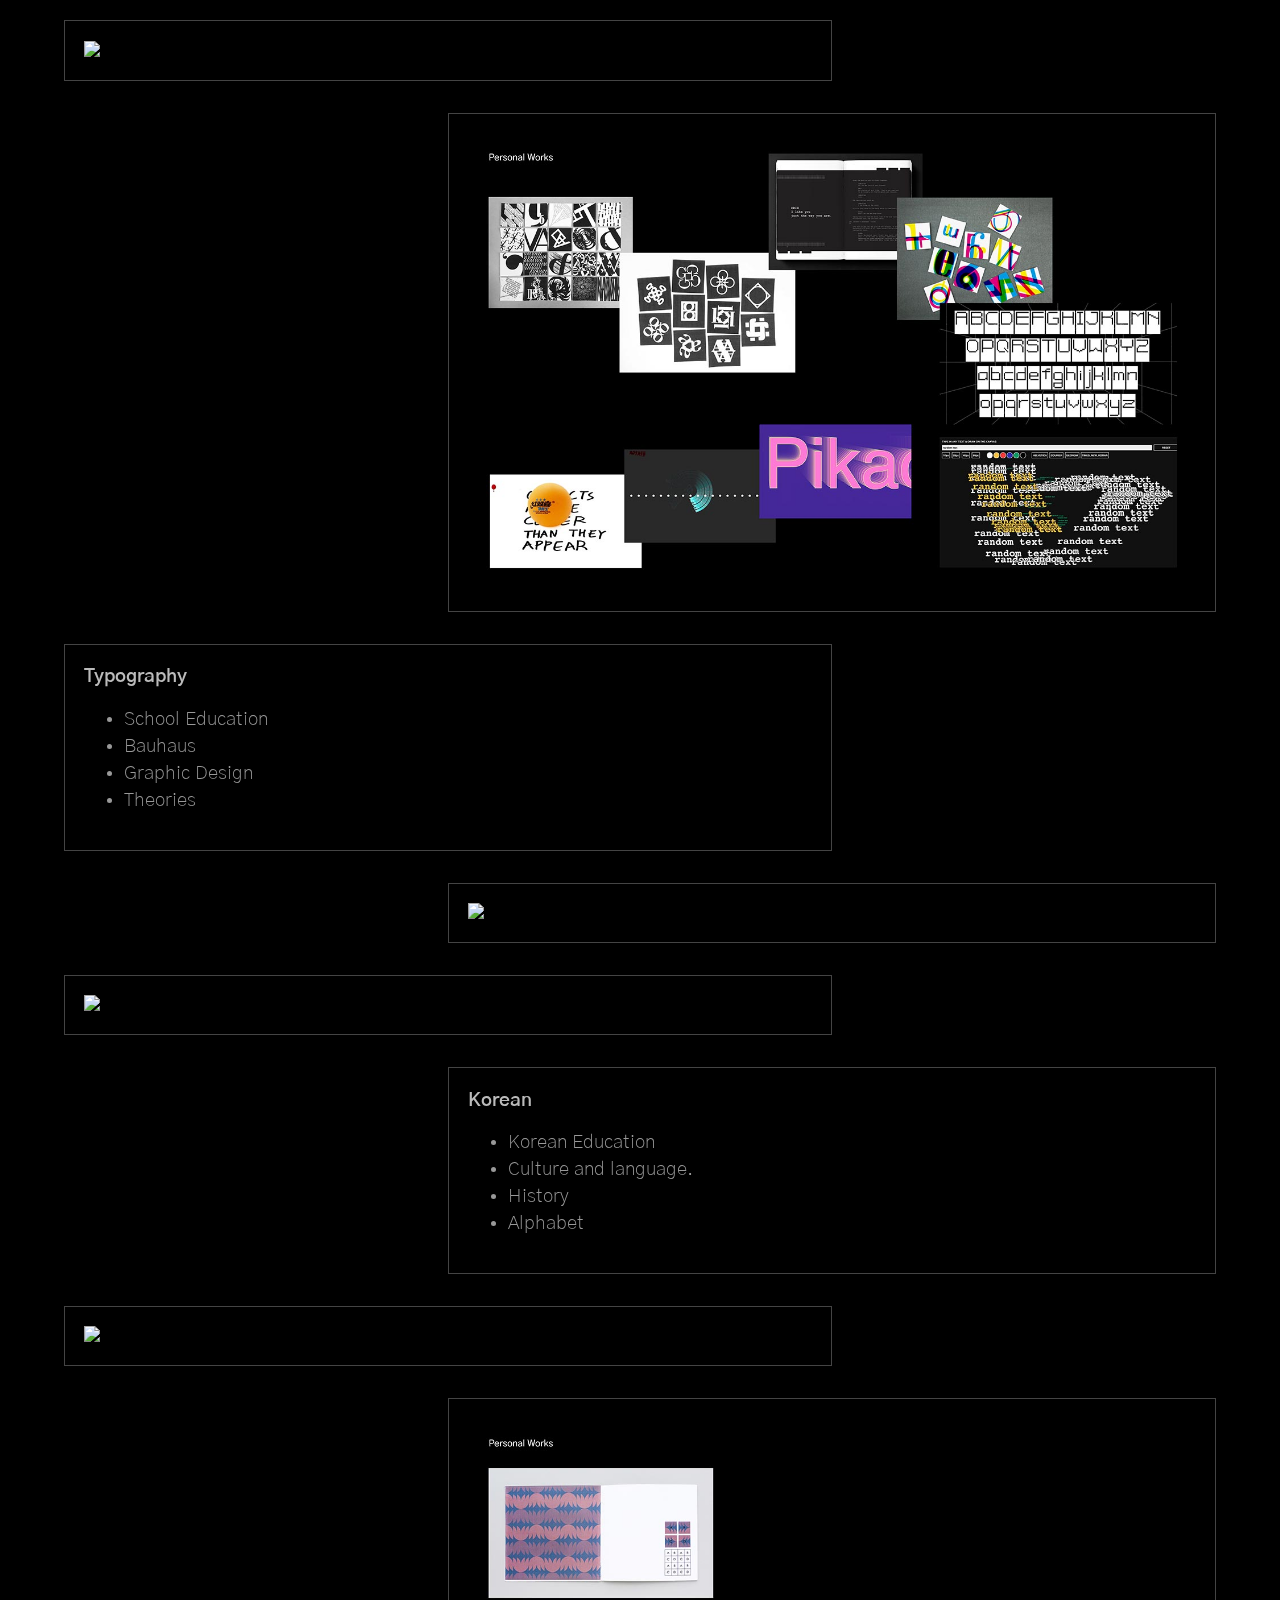
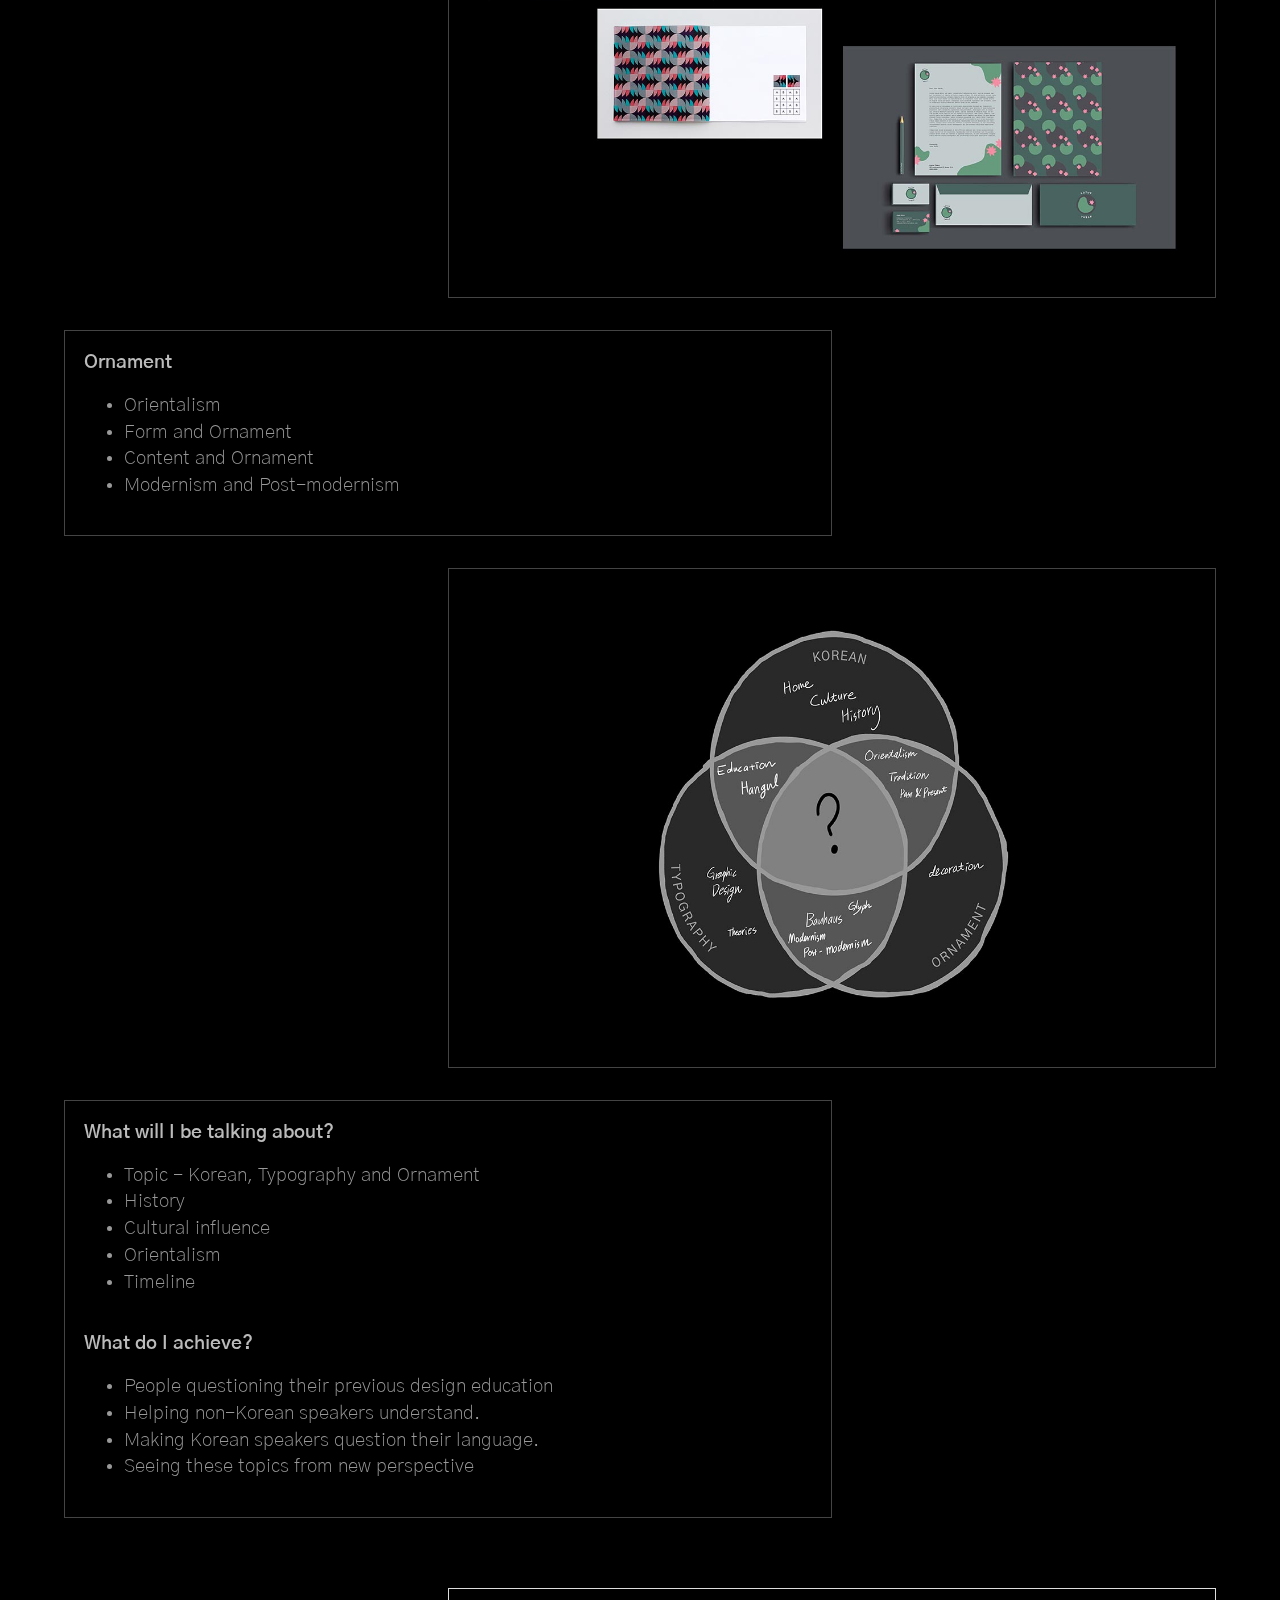
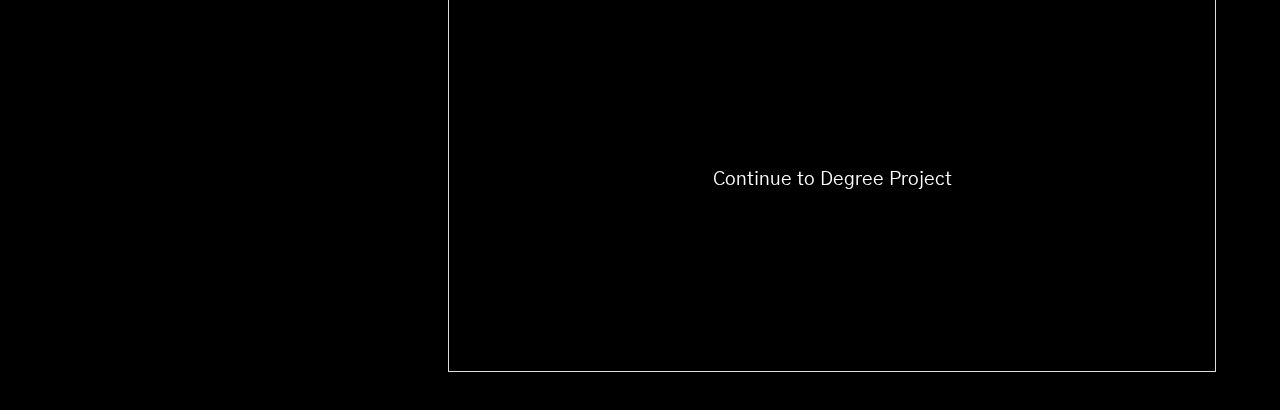
==== commit a4bb64ae: "text update" ====
--- a/index.html
+++ b/index.html
@@ -49,18 +49,15 @@
         <div class="right">
             <h4>Abstract</h4><br>
                 <p>
-                    I went through Design education system from Korea before RISD. In the new environment, I found out things that I have taken for granted was not necessarily the case for outside my home. 
-                </p><br>
-
-                <p>       
-                    My previous education was fairly Euro-centric, and people really didn’t discuss or even think much about it. I learned history on both school and my expectation that both schools would be similar happened to be wrong. Classes I had in here were more detailed and thought provoking. It influenced me to think more about Orientalism of Korea, especially about internalized Orientalism. 
-                </p><br>
-                <p>
-                    After I started studying abroad, ironically I started to think more about the culture I am part of, and started making works about them in a way I have not thought of. It was quite intense change of environment in a way that it was my first time studying abroad and I had to start using English almost 95% of day. Changing major was also quite different experience. Before, I was industrial major and I did not expect learning typography this level. After taking intense typography classes, I realized that I have not studied Korean typography before in both schools. 
-                </p><br>
-                <p>
-                    It was also the time when I started question and tried thinking outside Bauhaus rules of for form and ornament. Ornament was something that I was told to avoid constantly and I still have hard time making one with them, until this day. After I learned the relationship between Orientalism and the misuse of ornaments, it provoked me to think about Korean ornaments regarding to internalized Orientalism as well. 
-                </p><br>
+                    My theme for the degree project is Korean, Typography, and Ornament timeline.
+                    <br><br>
+                    The themes that I am investing in are related to my previous experience and education. Before I transferred to RISD, I was an Industrial Design major Korea University from Korea. In the new environment, I found out things that I have taken for granted was not necessarily the case.
+                    <br><br>
+                    My previous education from Korea University was Euro-centric despite being taught from Korea. However, people didn’t have discussions or questions about that fact. I learned to design and art history in both schools and my expectation that both places would teach similar things happened to be wrong. First, history classes I had in here were more detailed and second, thought-provoking in terms of previous Euro-centric ideas. It influenced me to think more about the Orientalism of Korea, especially about internalized Orientalism. 
+                    <br><br>
+                    After I started studying abroad, ironically I started to think more about my culture and started making works about them in the way I have not thought of. It was quite an intense change of environment because first, I had to start using English almost 95% of the day. Second, changing major was also quite different experience and I did not expect learning typography in this much detail from Graphic design. After learning about typography, I realized that I have not studied Korean typography before in both schools, despite the fact it’s my first language.
+                    <br><br>
+                    It was also the time when I started questioning and tried thinking outside Bauhaus rules of form and ornament. The ornament was something that I was told to avoid constantly, and I still have a hard time making one with them until this day. After I learned the relationship between Orientalism and the misuse of ornaments, it provoked me to think about Korean ornaments regarding internalized Orientalism as well.
         </div>
 
         <div class="left"><img src="index/slide3.jpg"></div>
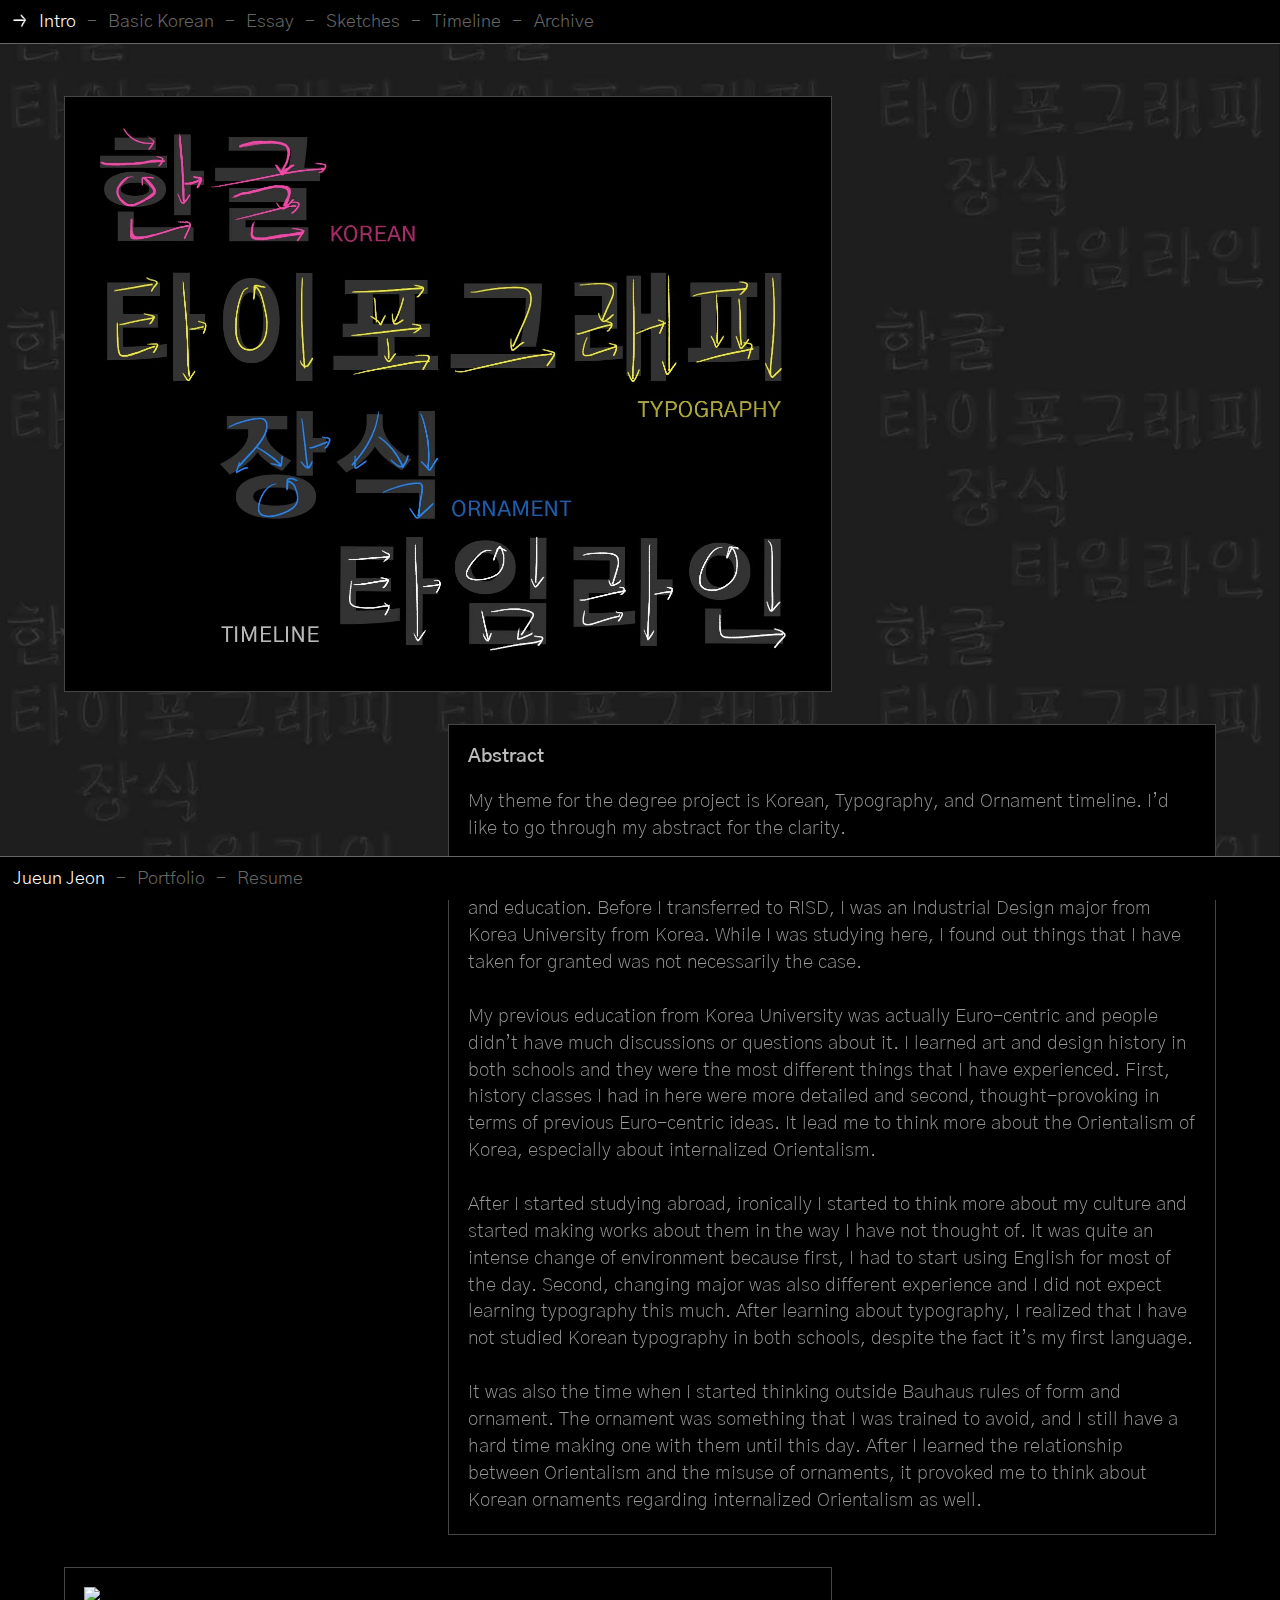
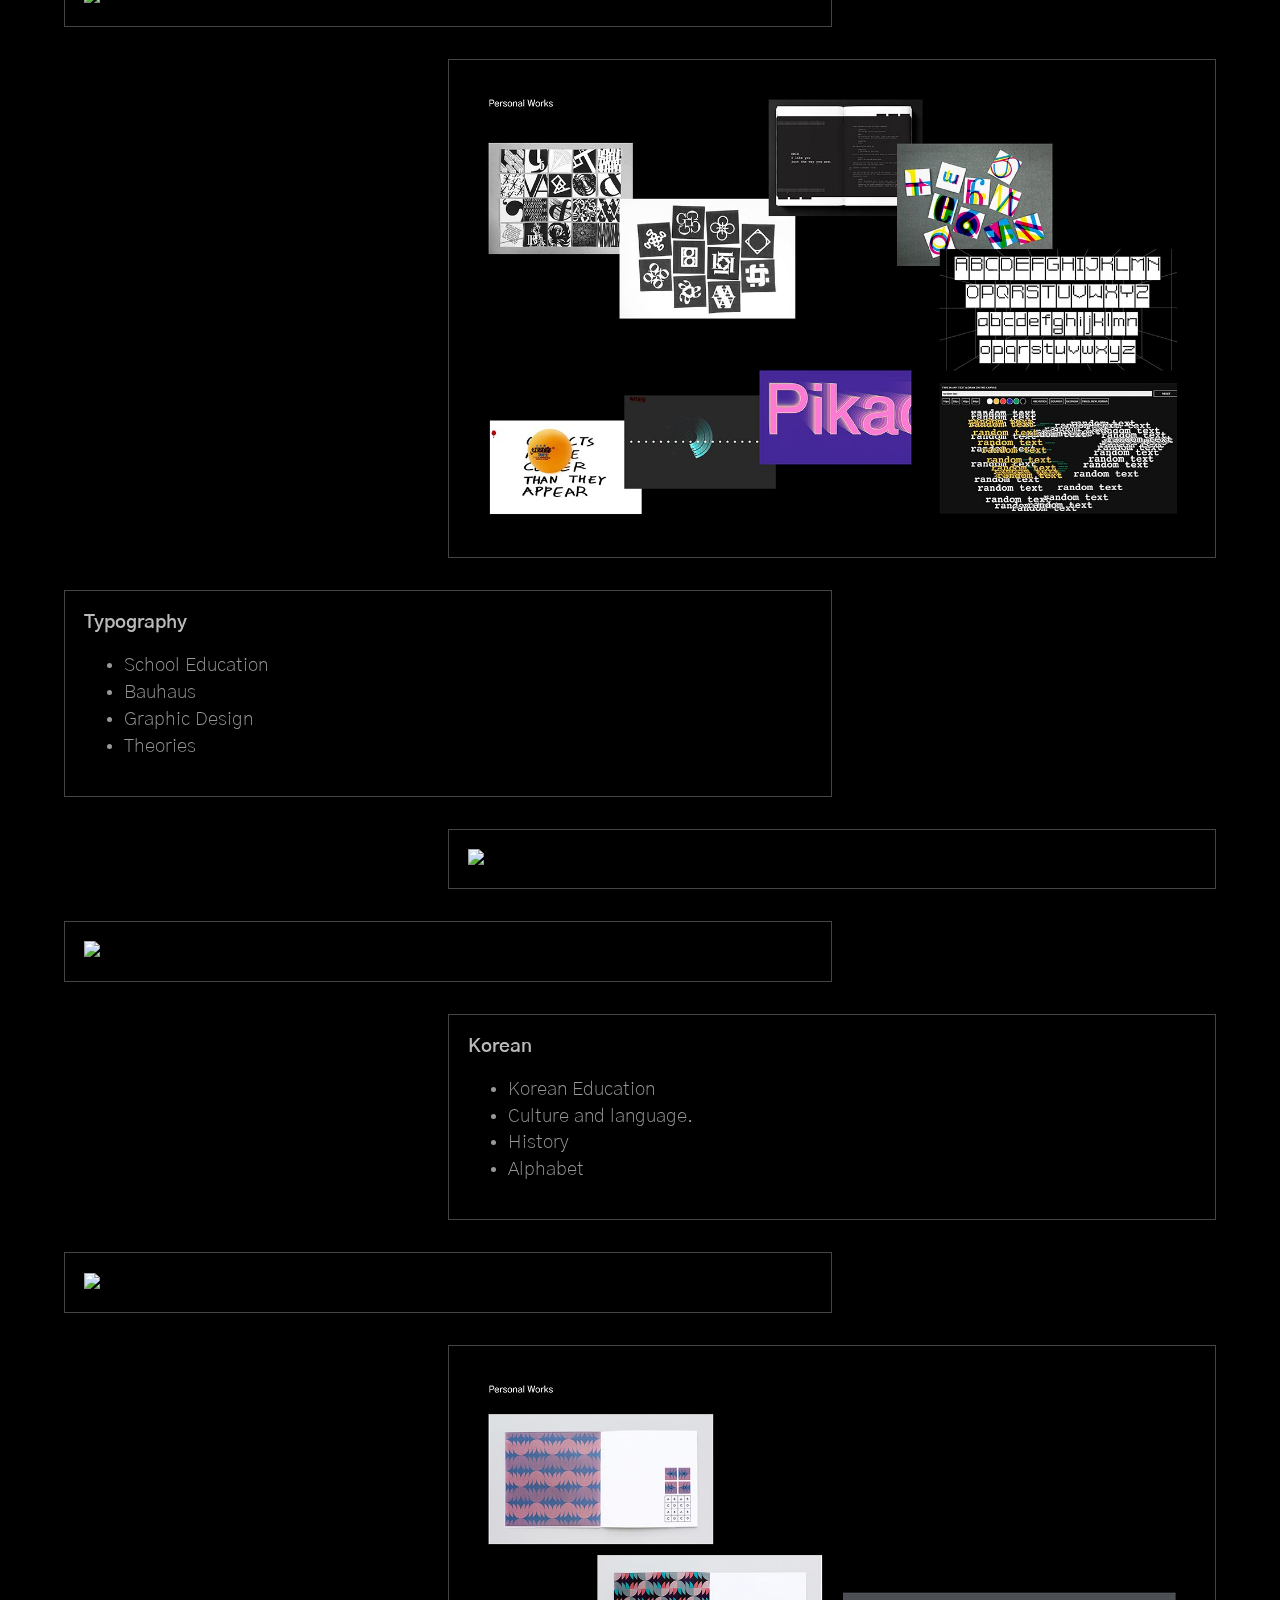
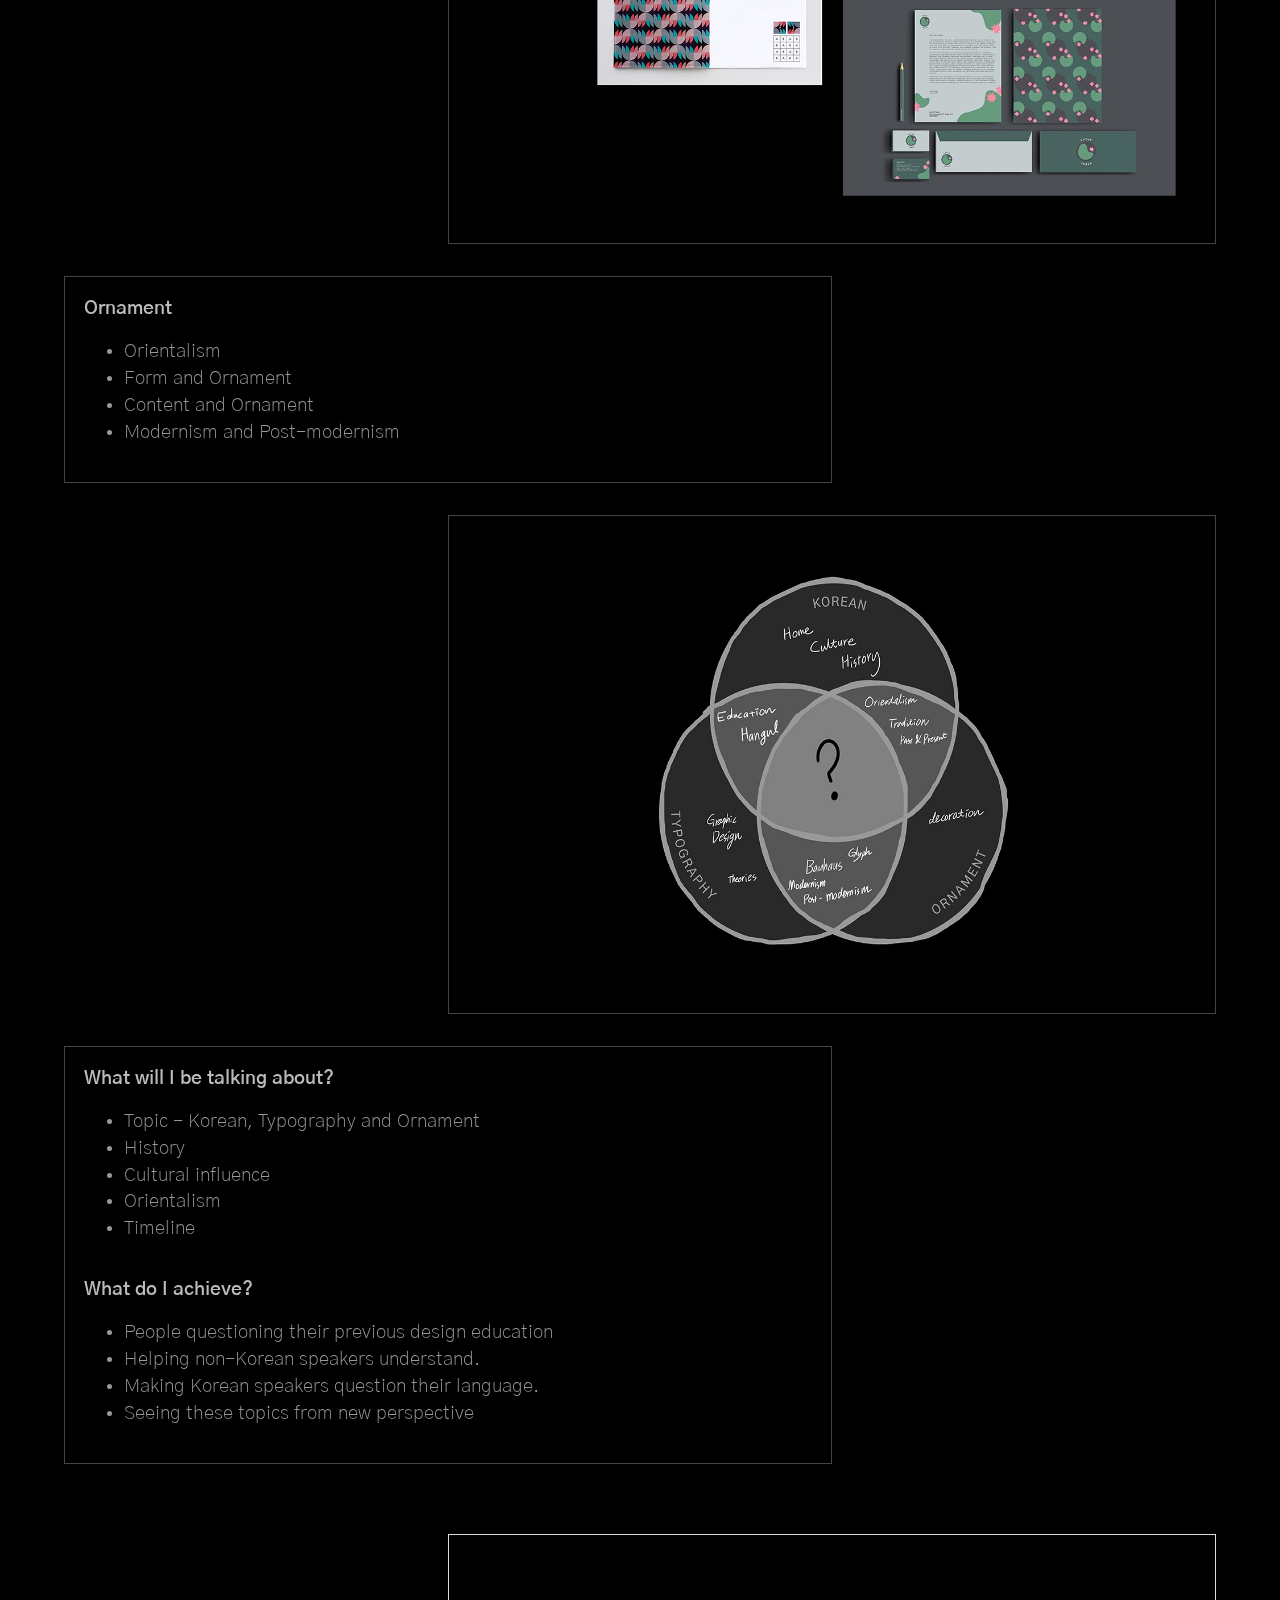
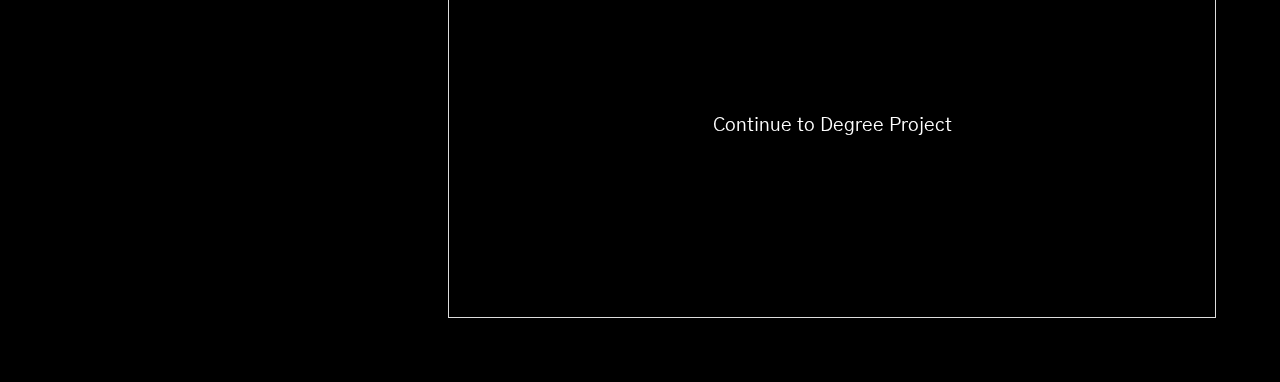
==== commit aeb804a1: "textfix" ====
--- a/index.html
+++ b/index.html
@@ -49,15 +49,17 @@
         <div class="right">
             <h4>Abstract</h4><br>
                 <p>
-                    My theme for the degree project is Korean, Typography, and Ornament timeline.
+                    My theme for the degree project is Korean, Typography, and Ornament timeline. I’d like to go through my abstract for the clarity.
                     <br><br>
-                    The themes that I am investing in are related to my previous experience and education. Before I transferred to RISD, I was an Industrial Design major Korea University from Korea. In the new environment, I found out things that I have taken for granted was not necessarily the case.
+                    The themes that I chose for degree projects are reflection on my previous experience and education. Before I transferred to RISD, I was an Industrial Design major from Korea University from Korea. While I was studying here, I found out things that I have taken for granted was not necessarily the case. 
                     <br><br>
-                    My previous education from Korea University was Euro-centric despite being taught from Korea. However, people didn’t have discussions or questions about that fact. I learned to design and art history in both schools and my expectation that both places would teach similar things happened to be wrong. First, history classes I had in here were more detailed and second, thought-provoking in terms of previous Euro-centric ideas. It influenced me to think more about the Orientalism of Korea, especially about internalized Orientalism. 
+                    My previous education from Korea University was actually Euro-centric and people didn’t have much discussions or questions about it. 
+                    I learned art and design history in both schools and they were the most different things that I have experienced. 
+                    First, history classes I had in here were more detailed and second, thought-provoking in terms of previous Euro-centric ideas. It lead me to think more about the Orientalism of Korea, especially about internalized Orientalism. 
                     <br><br>
-                    After I started studying abroad, ironically I started to think more about my culture and started making works about them in the way I have not thought of. It was quite an intense change of environment because first, I had to start using English almost 95% of the day. Second, changing major was also quite different experience and I did not expect learning typography in this much detail from Graphic design. After learning about typography, I realized that I have not studied Korean typography before in both schools, despite the fact it’s my first language.
+                    After I started studying abroad, ironically I started to think more about my culture and started making works about them in the way I have not thought of. It was quite an intense change of environment because first, I had to start using English for most of the day. Second, changing major was also different experience and I did not expect learning typography this much. After learning about typography, I realized that I have not studied Korean typography in both schools, despite the fact it’s my first language. 
                     <br><br>
-                    It was also the time when I started questioning and tried thinking outside Bauhaus rules of form and ornament. The ornament was something that I was told to avoid constantly, and I still have a hard time making one with them until this day. After I learned the relationship between Orientalism and the misuse of ornaments, it provoked me to think about Korean ornaments regarding internalized Orientalism as well.
+                    It was also the time when I started thinking outside Bauhaus rules of form and ornament. The ornament was something that I was trained to avoid, and I still have a hard time making one with them until this day. After I learned the relationship between Orientalism and the misuse of ornaments, it provoked me to think about Korean ornaments regarding internalized Orientalism as well. 
         </div>
 
         <div class="left"><img src="index/slide3.jpg"></div>
@@ -124,8 +126,7 @@
 
         <input type="button" onclick = "location.href='korean.html';"  value="Continue to Degree Project"  class="button">
 
-        
-
+    
        
     </body>
 </html>--- a/archive.css
+++ b/archive.css
@@ -53,7 +53,7 @@
     min-height:30vw;
     float:right;
     box-sizing:border-box;
-    margin: 2em 5vw 2em auto;
+    margin: 2em 5vw 5vw auto;
     padding: 1.2em;
     border: 1px solid #ddd;
     color:white;
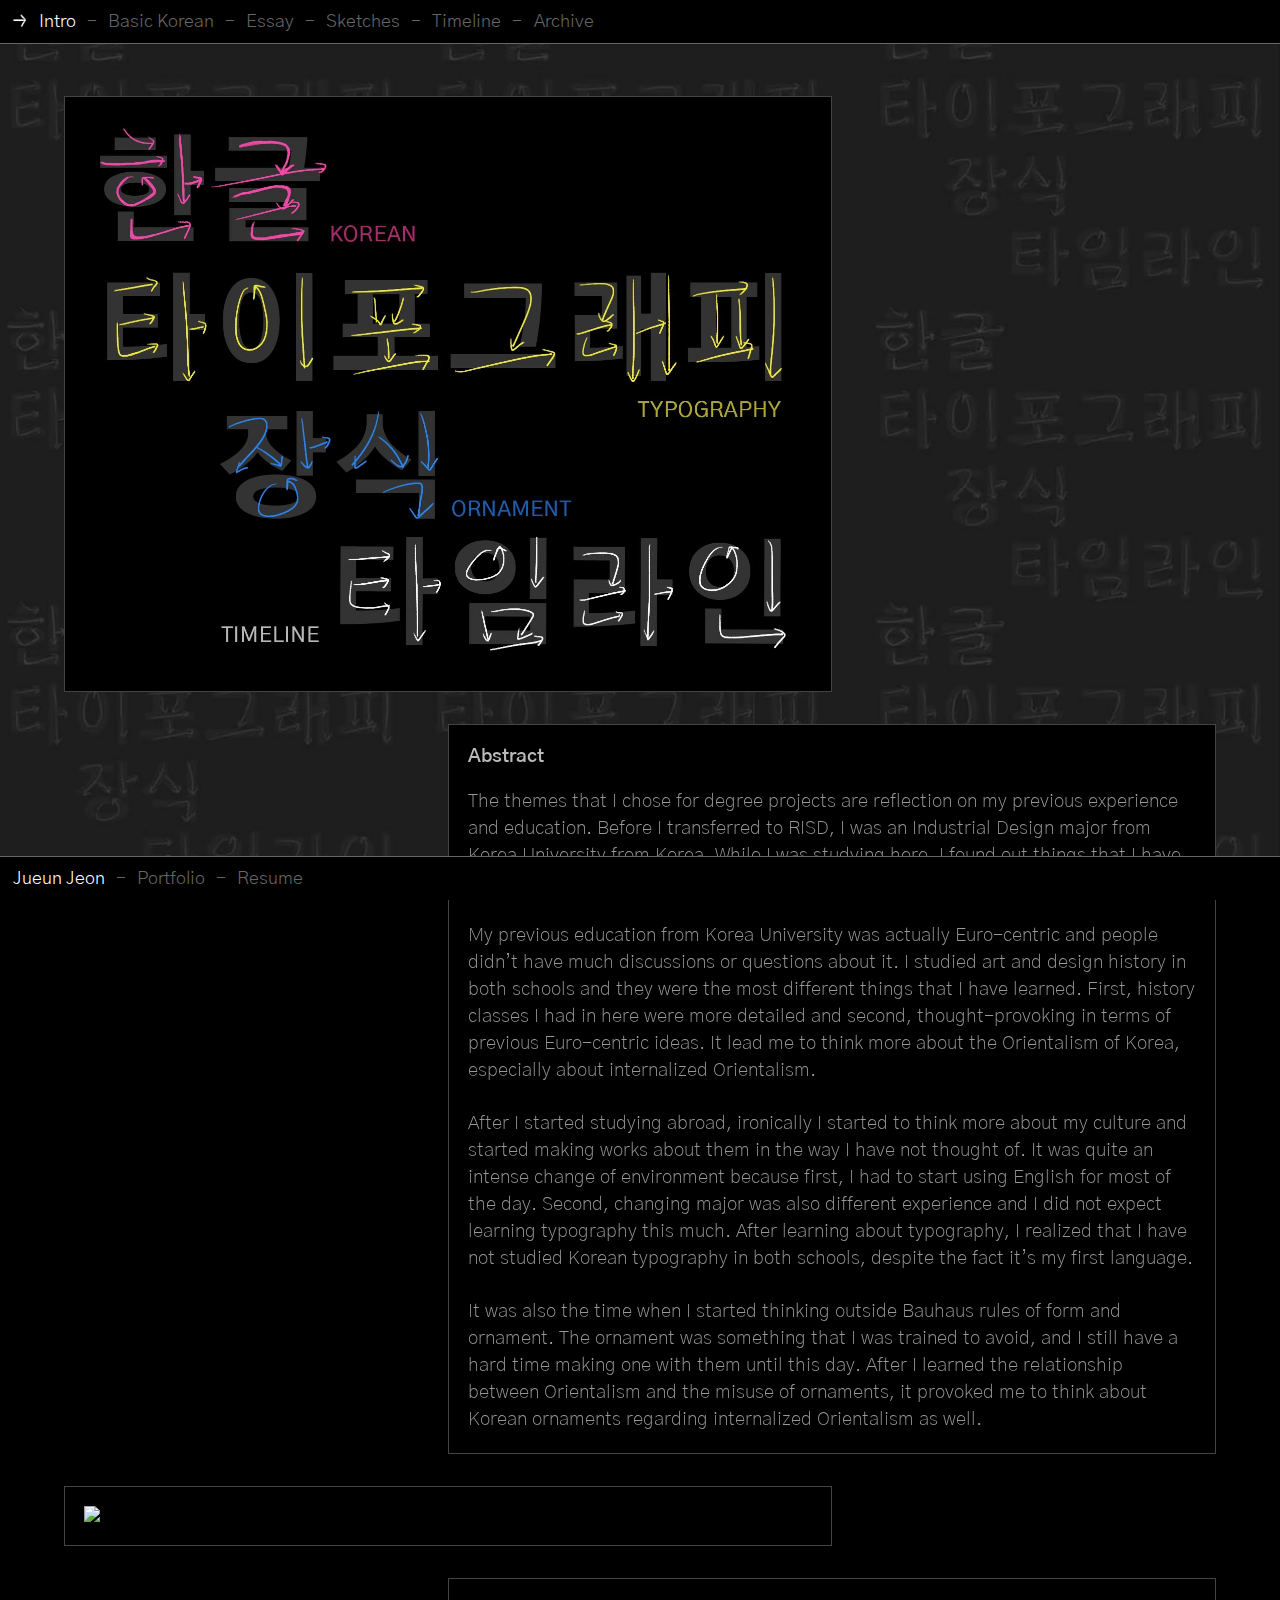
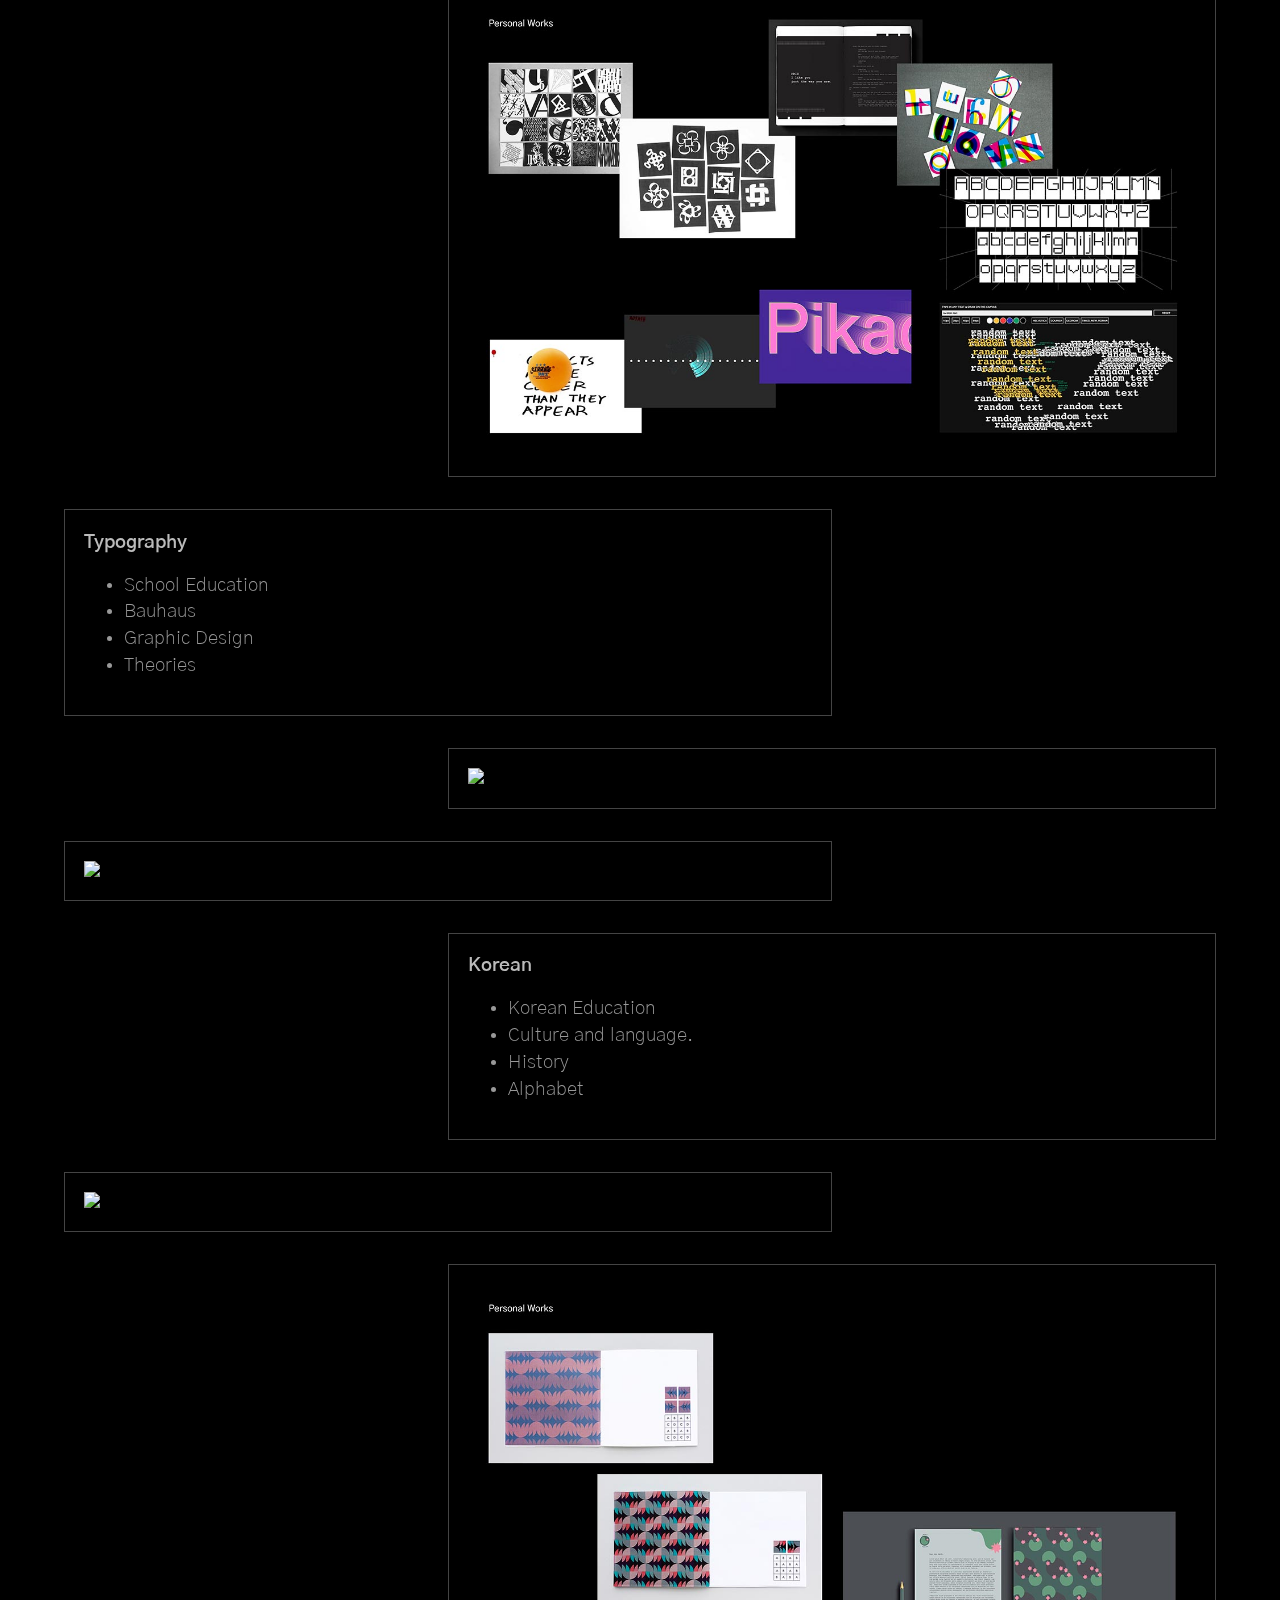
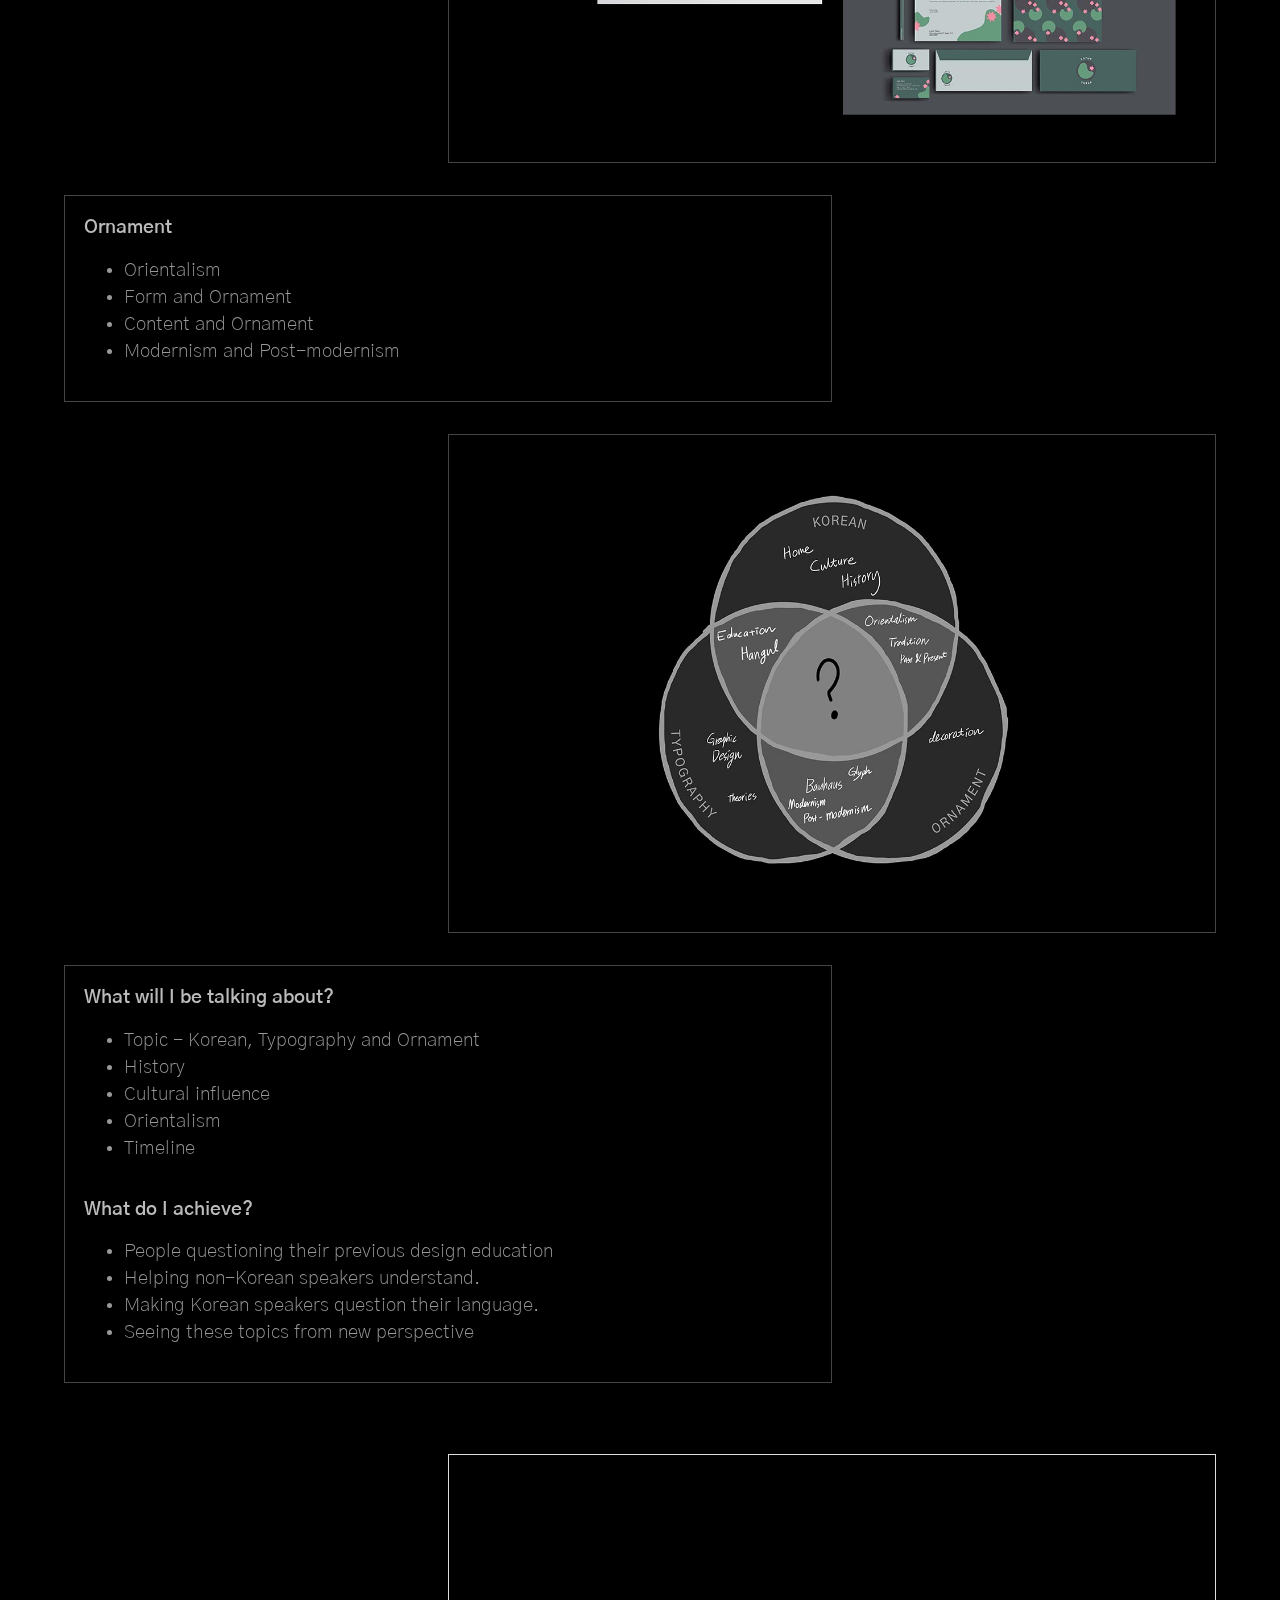
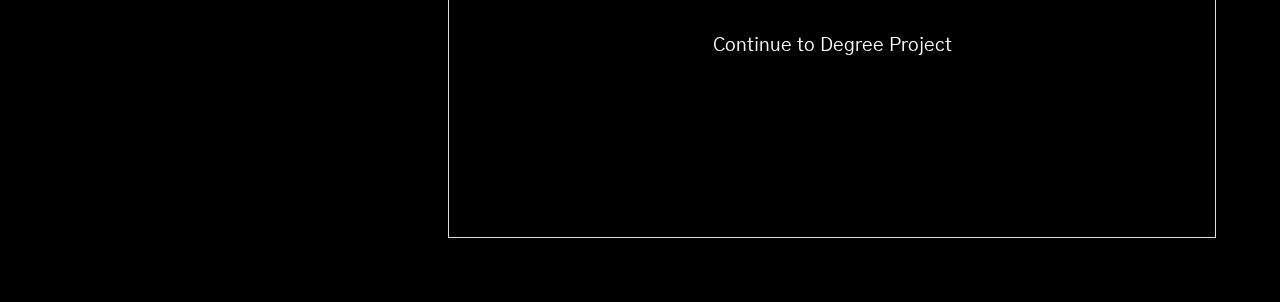
==== commit 4c90f3ee: "change" ====
--- a/index.html
+++ b/index.html
@@ -49,12 +49,10 @@
         <div class="right">
             <h4>Abstract</h4><br>
                 <p>
-                    My theme for the degree project is Korean, Typography, and Ornament timeline. I’d like to go through my abstract for the clarity.
-                    <br><br>
                     The themes that I chose for degree projects are reflection on my previous experience and education. Before I transferred to RISD, I was an Industrial Design major from Korea University from Korea. While I was studying here, I found out things that I have taken for granted was not necessarily the case. 
                     <br><br>
                     My previous education from Korea University was actually Euro-centric and people didn’t have much discussions or questions about it. 
-                    I learned art and design history in both schools and they were the most different things that I have experienced. 
+                    I studied art and design history in both schools and they were the most different things that I have learned. 
                     First, history classes I had in here were more detailed and second, thought-provoking in terms of previous Euro-centric ideas. It lead me to think more about the Orientalism of Korea, especially about internalized Orientalism. 
                     <br><br>
                     After I started studying abroad, ironically I started to think more about my culture and started making works about them in the way I have not thought of. It was quite an intense change of environment because first, I had to start using English for most of the day. Second, changing major was also different experience and I did not expect learning typography this much. After learning about typography, I realized that I have not studied Korean typography in both schools, despite the fact it’s my first language. 
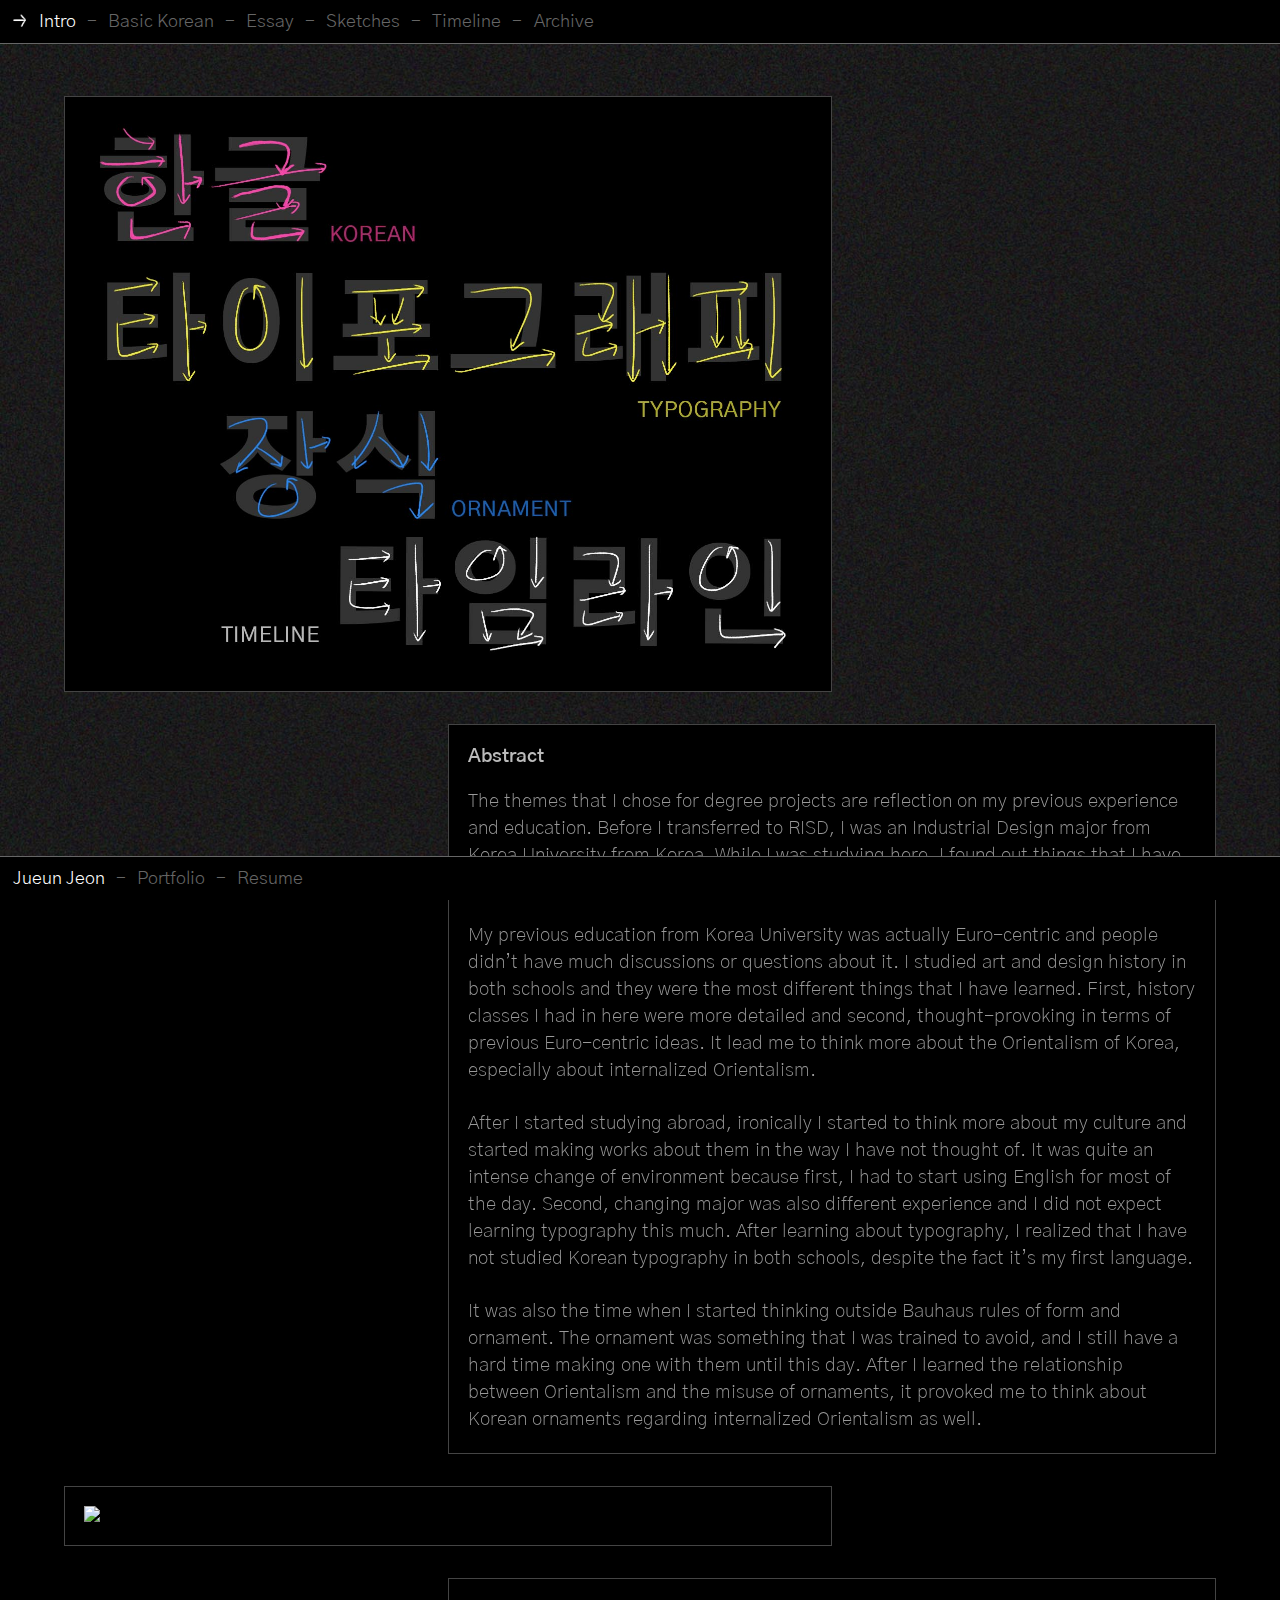
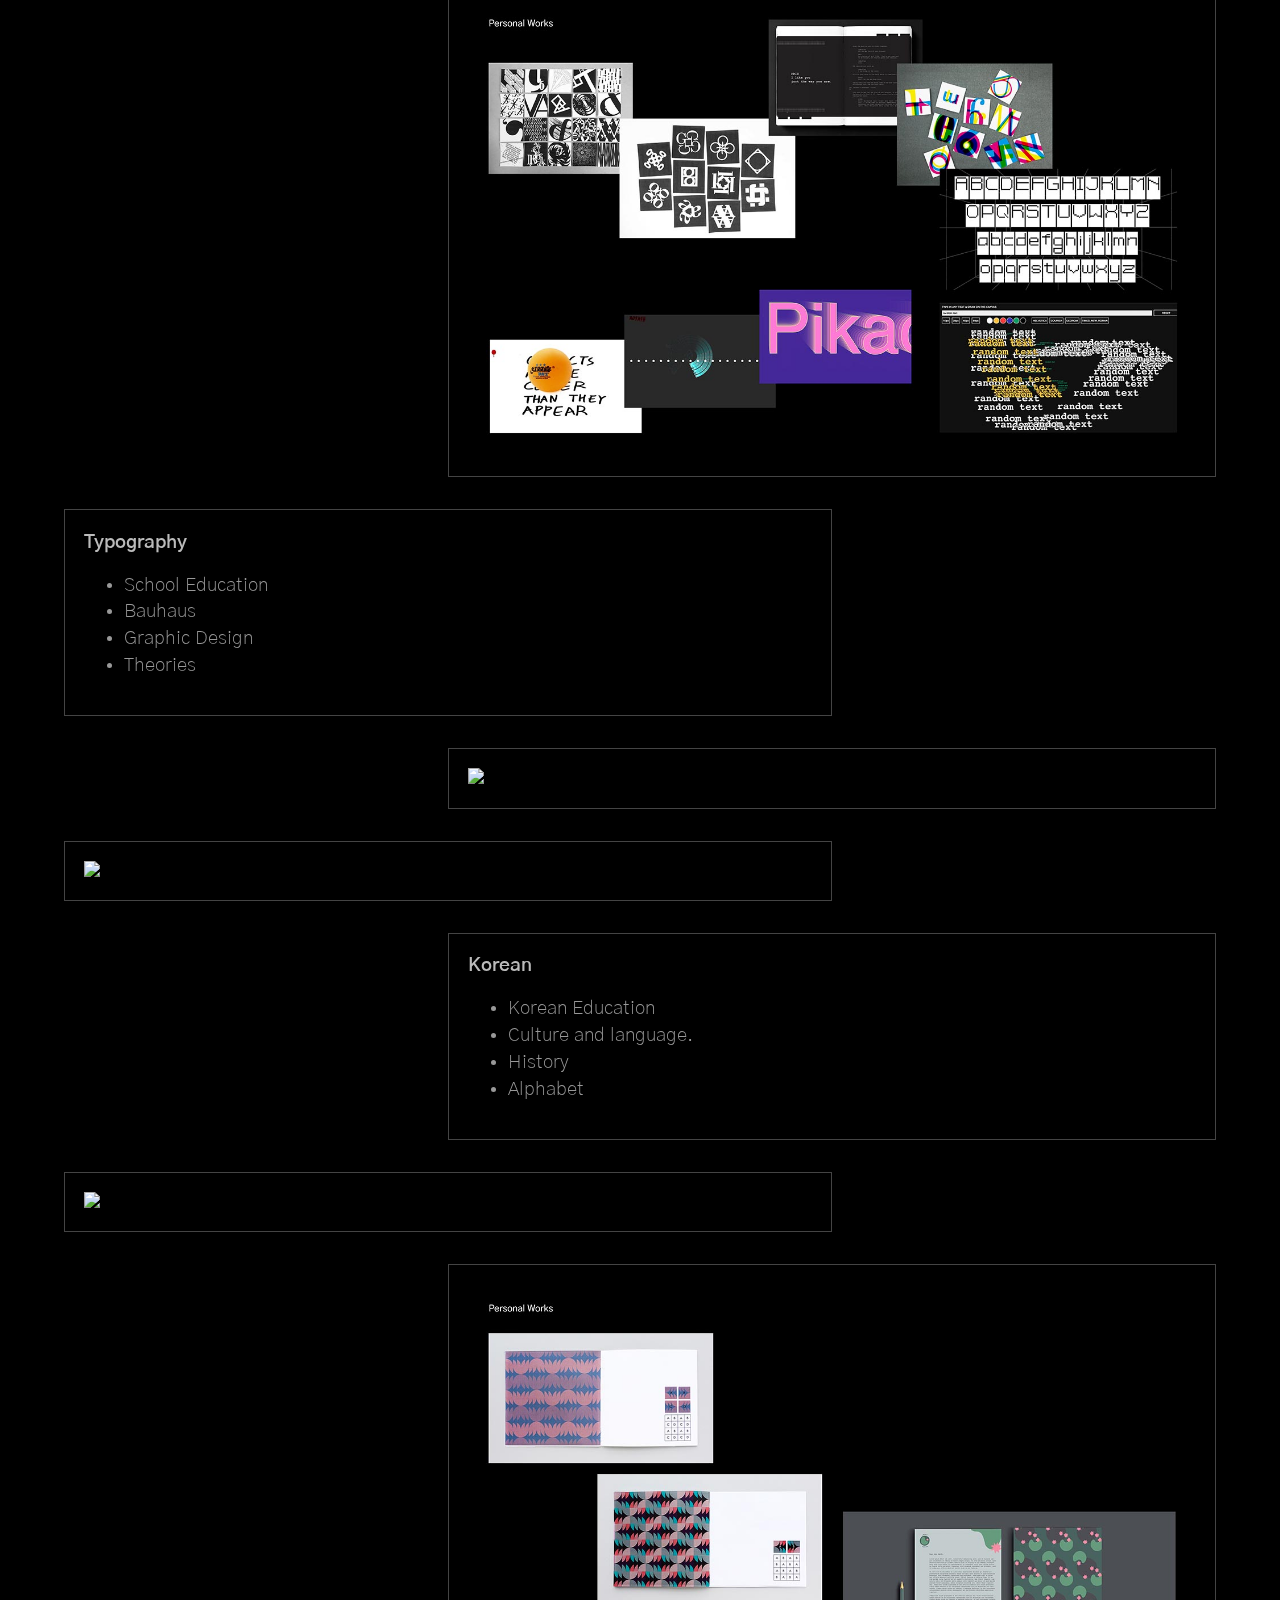
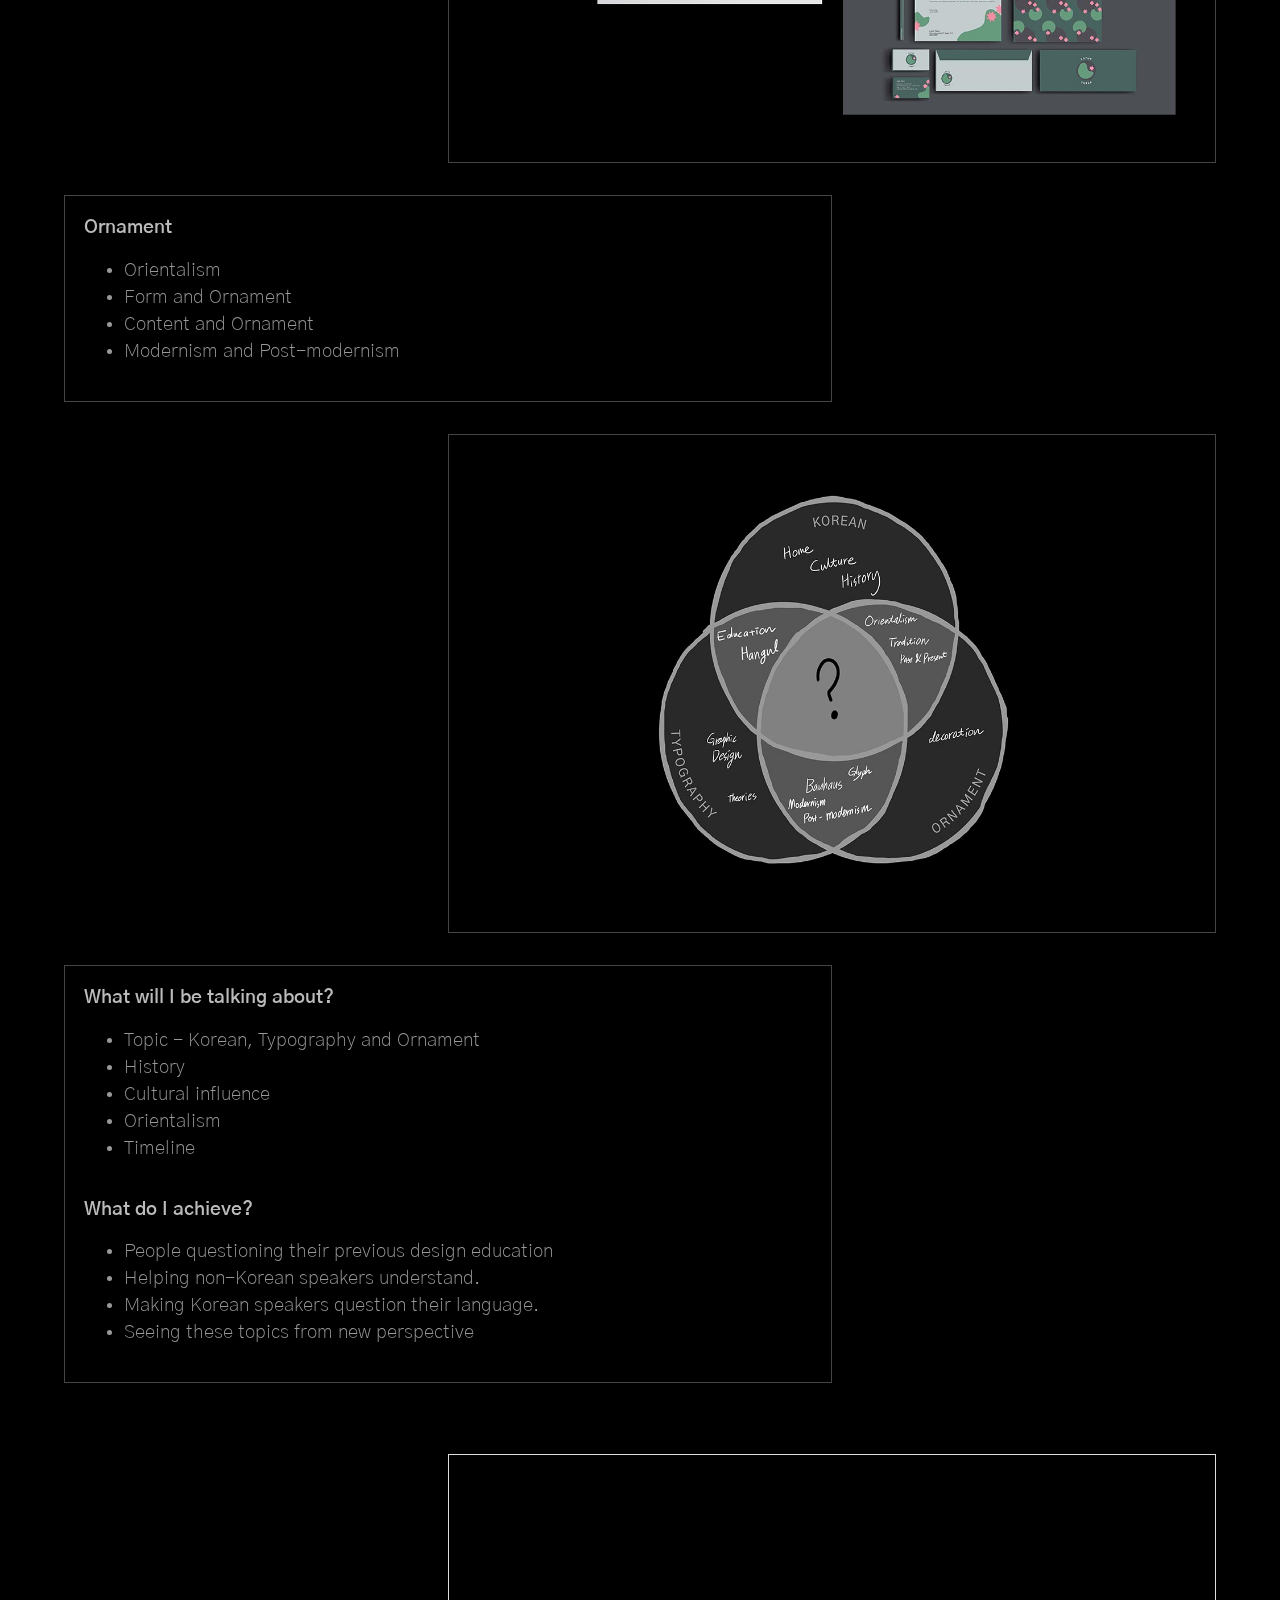
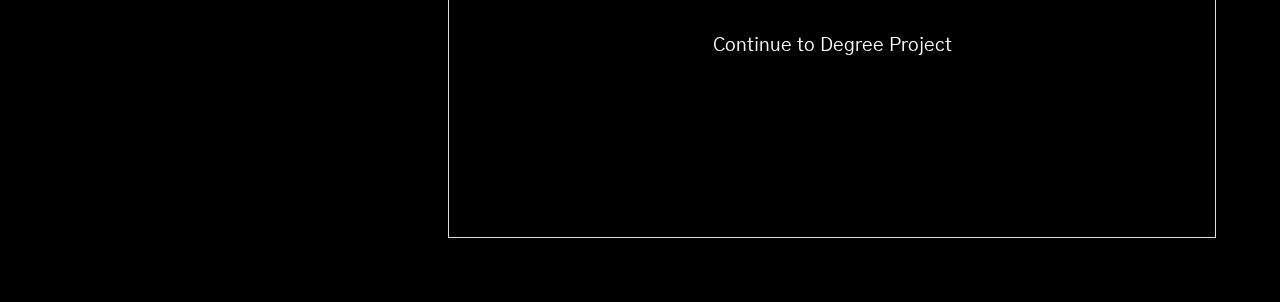
==== commit 9fe706a3: "After_Class_change" ====
--- a/index.html
+++ b/index.html
@@ -37,7 +37,7 @@
         </div>
 
         <div class="bg" id="up">
-            <img src="title/bg.jpg" class="titleimg">
+            <img src="title/bg_2.jpg" class="titleimg">
         </div>
         
          <div style="height:4em;"></div>
--- a/common.css
+++ b/common.css
@@ -72,9 +72,10 @@
 .nav{
     top:0;
     border-bottom: 1px solid #666;
-    display:inline-block;
     grid-template-columns: auto auto;
     overflow-x: scroll;
+    overflow-y:hidden;
+    height:3em;
 }
 
 .navtitle, .dash{
@@ -82,7 +83,7 @@
     font-size: 1.1em;
     font-weight:300;
     line-height: 1.1em;
-    margin-right:.4em;
+    margin: 0 .4em 0 0;
     display: inline-block;
 }
 
@@ -149,6 +150,7 @@
 }
 
 h2{
+    font-weight:600;
     font-size: 1.6em;
     line-height: 1.2em;
     color:#999;
@@ -248,7 +250,7 @@
     /* ESSAY */
     .essayheading{
         width: 100vh;
-        border: 1px dashed #444;
+        border: 1px dashed #666;
         box-sizing: border-box;
     }
     
@@ -288,14 +290,14 @@
     
     #timelinetitle{
         width: 120vh;
-        height:100vh;
         z-index:-1;
         position:fixed;
         background-color:black;
     }
     
     #titleimg{
-        margin: 4vh 2vh 4vh 2vh;
+        height:84vh;
+        margin: 8vh 2vh 8vh 2vh;
     }
     
     #empty{
@@ -309,13 +311,13 @@
     .explain{
         width: 48vh; 
         height:100vh; 
-        border-left: 1px dashed #444;
+        border-left: 1px dashed #666;
     }
 
     .time{
         width: 18vh;
         height:100vh;
-        border-left: 1px dashed #444;
+        border-left: 1px dashed #666;
     }    
     .space{
         width: 12vh;
@@ -361,7 +363,6 @@
         position:absolute;
         scroll-behavior: smooth;
         box-sizing: border-box; 
-        left:0;
     }
     
     #container2{
@@ -369,7 +370,6 @@
         display:grid;
         grid-template-rows: repeat(100,auto);
         z-index: 4;
-        left:0;
     }
     
     #container, #container2{
@@ -403,7 +403,7 @@
     /* ESSAY */
     .essayheading{
         width: 100vw;
-        border: 1px solid #444;
+        border: 1px solid #666;
         box-sizing: border-box;
     }
     
@@ -442,7 +442,6 @@
     
     #timelinetitle{
         width: 100vw;
-        height:96vw;
         z-index:-1;
         position:fixed;
         left:0;
@@ -450,19 +449,20 @@
     }
     
     #titleimg{
-        margin: 6vh 0 6vh 0 ;
+        height:72vw;
+        margin: 8vh 0 6vh 0 ;
     }
 
     #empty{
         left:0;
         width: 100vw;
-        height: 96vw;
+        height: 86vw;
     }
 
     .explain{
         width: 100vw; 
         height: 200vw;
-        border-top: 1px dashed #444;
+        border-top: 1px dashed #666;
         display: inline-block;
     }
 
@@ -470,7 +470,7 @@
         height: 18vw;
         width: 100vw;
         padding: 0 12vw 0 12vw;
-        border-top: 1px dashed #444;
+        border-top: 1px dashed #666;
     }    
 
     .space{
--- a/archive.css
+++ b/archive.css
@@ -1,3 +1,7 @@
+body{
+    /* background: linear-gradient(180deg, rgba(255,255,255,1) 0%, rgba(0,0,0,1) 100%); */
+}
+
 .bg{
     width: 100vw;
     height: 100vh;
@@ -14,6 +18,7 @@
     background-color: black;
     width: 100vw;
     border-top: 1px dashed #444;
+    border-bottom: 1px dashed #444;
     z-index: 2;
     margin-top: 2em;
     box-sizing:border-box;
@@ -39,12 +44,10 @@
     height:auto;
     box-sizing:border-box;
     padding: 1.2em;
-}
-
-.left, .right, .video{
     background-color:black;
     border: 1px solid #444;
 }
+
 
 /* INDEX SPECIFIC */
 
